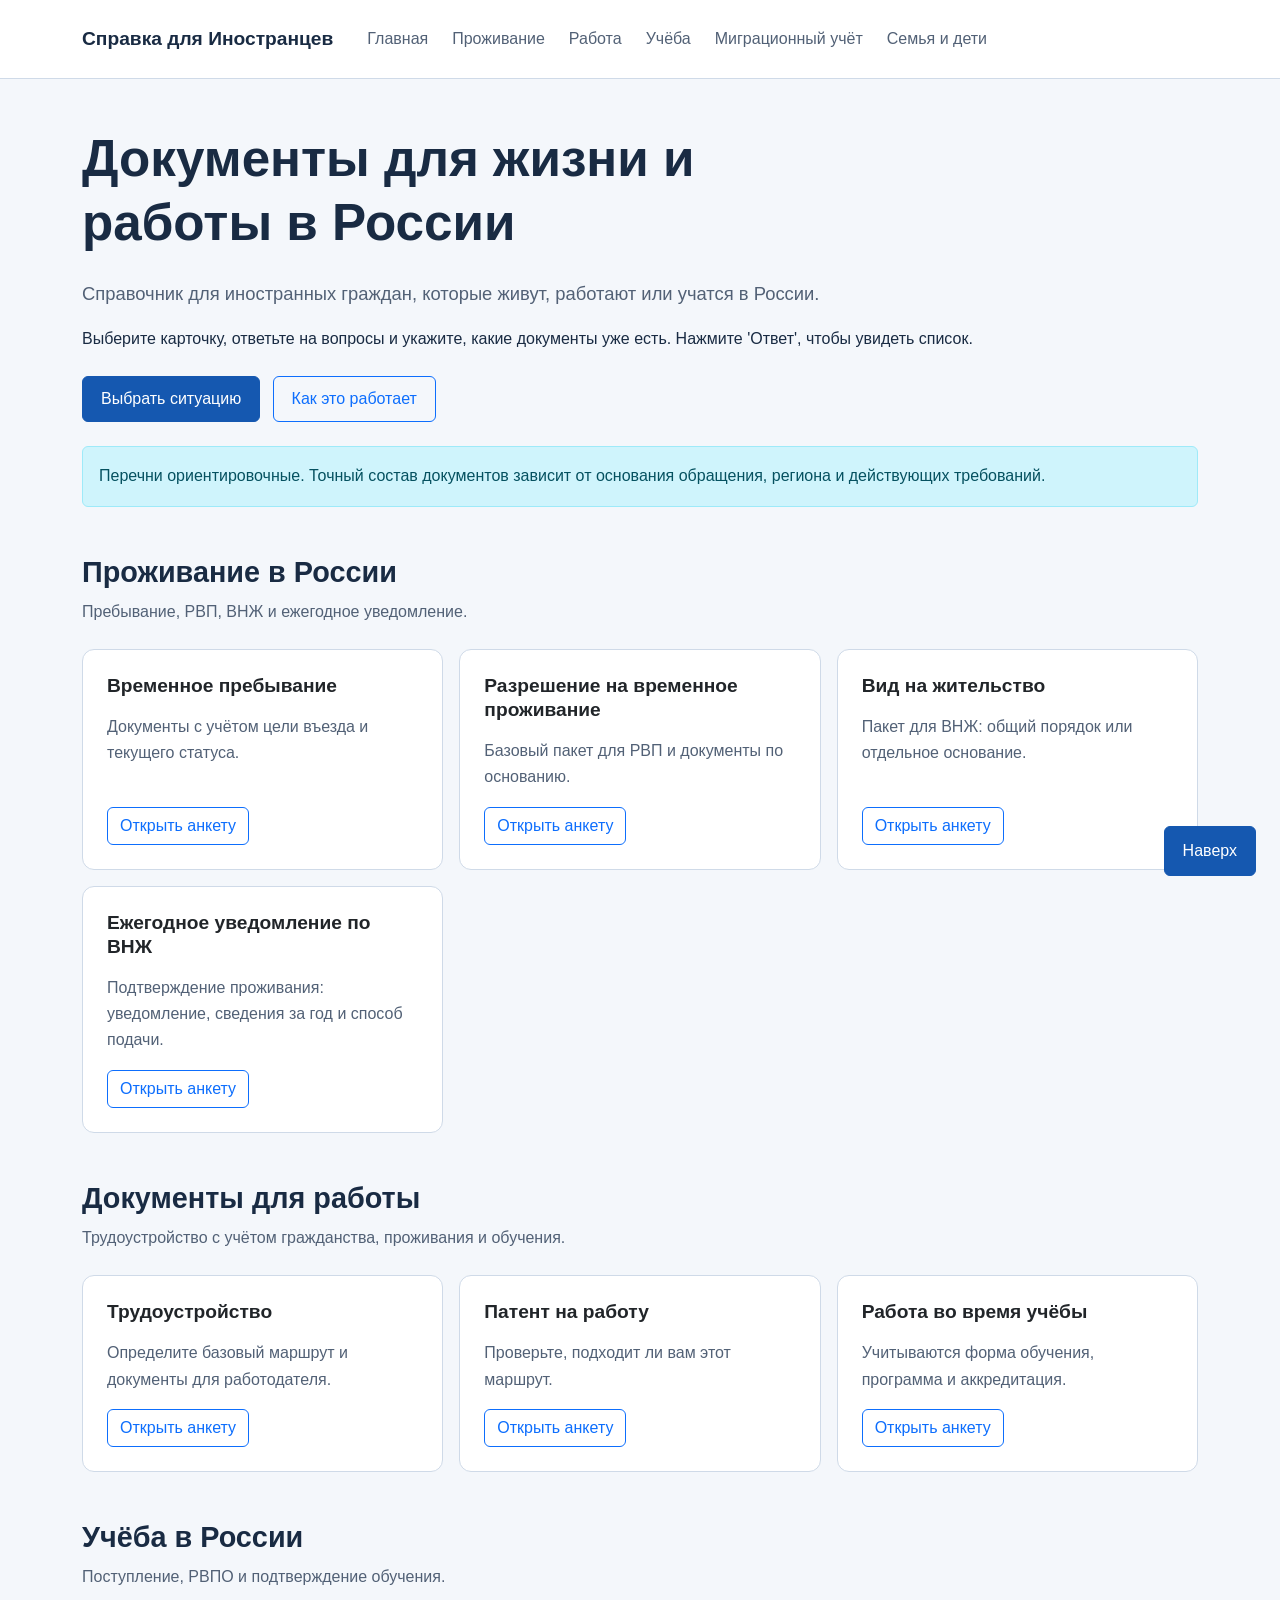
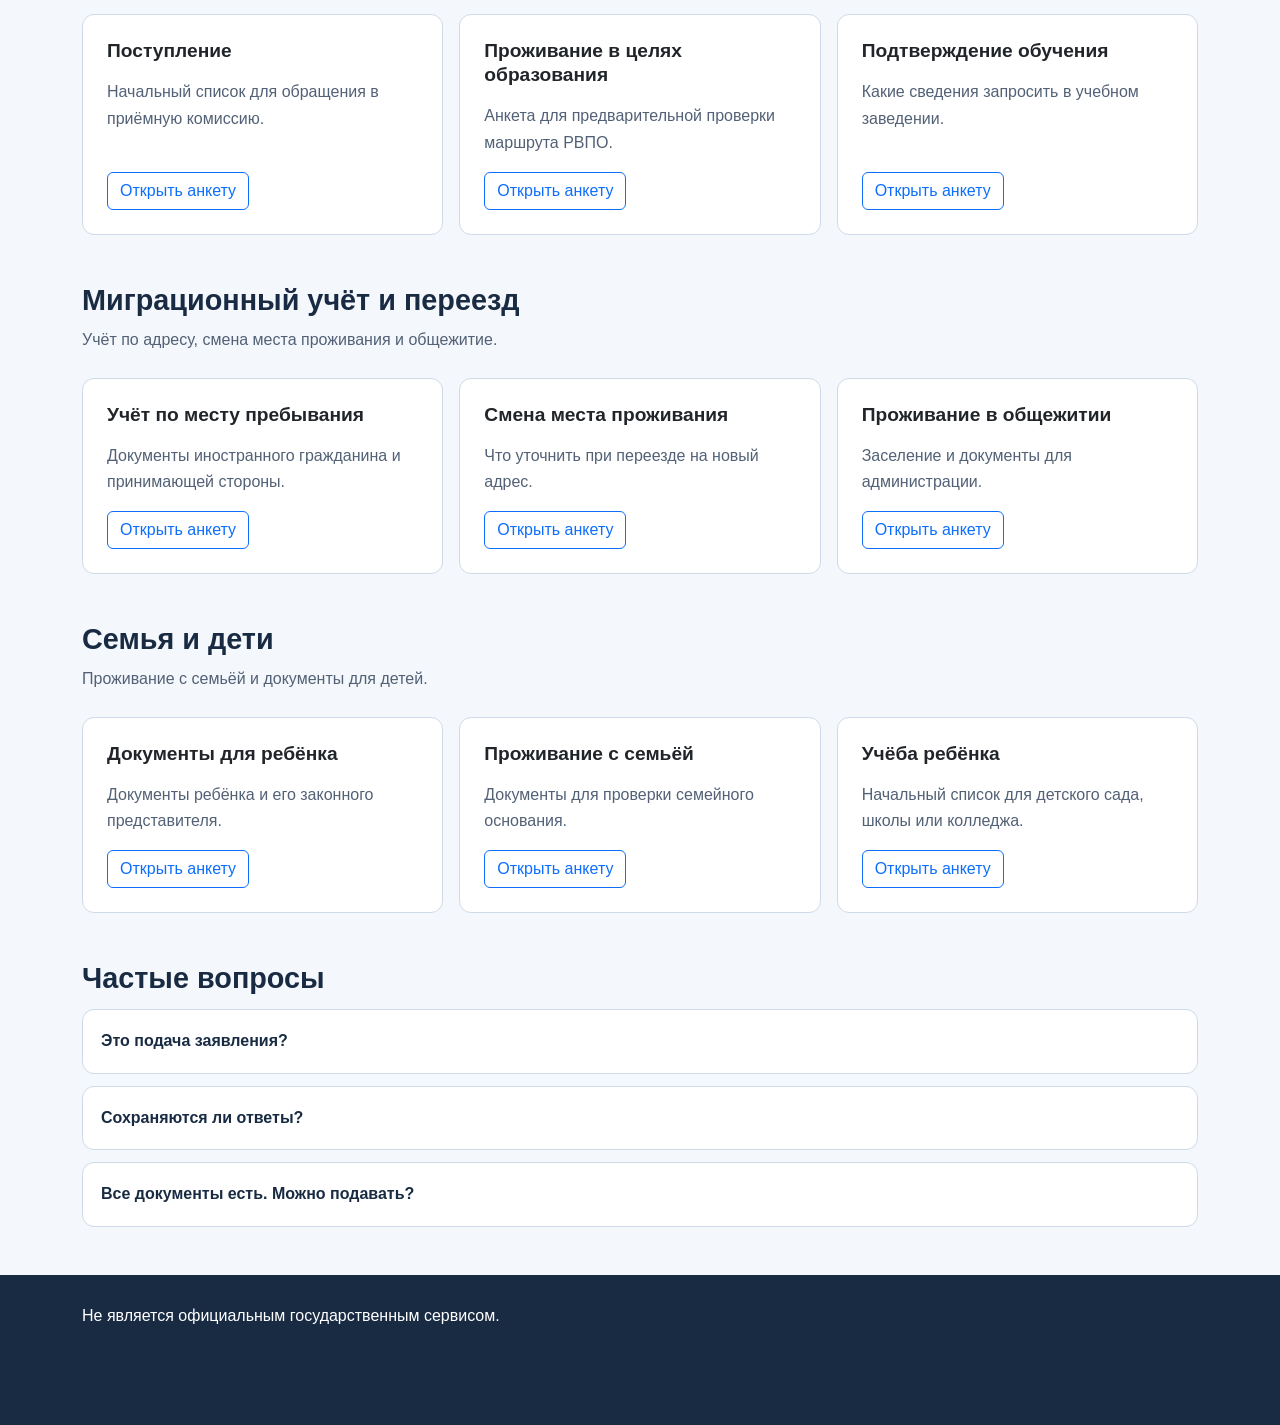
==== index.html @ 61366c42 "Add foreign citizens guide" ====
<!doctype html>
<html lang="ru">
  <head>
    <meta charset="utf-8" />
    <meta name="viewport" content="width=device-width, initial-scale=1" />
    <meta
      name="description"
      content="Справка для иностранцев о документах для проживания, работы, учёбы и миграционного учёта в России."
    />
    <title>Справка для Иностранцев</title>
    <link
      rel="stylesheet"
      href="https://cdn.jsdelivr.net/npm/bootstrap@5.3.8/dist/css/bootstrap.min.css"
    />
    <link rel="stylesheet" href="css/style.css" />
    <script defer src="js/data.js"></script>
    <script defer src="js/rules.js"></script>
    <script defer src="js/main.js"></script>
  </head>
  <body>
    <a class="skip-link" href="#main">Перейти к содержимому</a>
    <header class="site-header">
      <div class="container site-header__inner">
        <a class="site-header__brand" href="#home">Справка для Иностранцев</a>
        <nav class="site-nav" aria-label="Основная навигация">
          <ul class="site-nav__list">
            <li class="site-nav__item"><a class="site-nav__link" href="#home">Главная</a></li>
            <li class="site-nav__item">
              <a class="site-nav__link" href="#residence">Проживание</a>
            </li>
            <li class="site-nav__item"><a class="site-nav__link" href="#work">Работа</a></li>
            <li class="site-nav__item"><a class="site-nav__link" href="#study">Учёба</a></li>
            <li class="site-nav__item">
              <a class="site-nav__link" href="#registration">Миграционный учёт</a>
            </li>
            <li class="site-nav__item">
              <a class="site-nav__link" href="#family">Семья и дети</a>
            </li>
          </ul>
        </nav>
      </div>
    </header>

    <main id="main" tabindex="-1">
      <section class="container hero" id="home">
        <h1>Документы для жизни и работы в России</h1>
        <p class="hero__text">
          Справочник для иностранных граждан, которые живут, работают или учатся в России.
        </p>
        <p>
          Выберите карточку, ответьте на вопросы и укажите, какие документы уже есть. Нажмите
          'Ответ', чтобы увидеть список.
        </p>
        <a class="btn btn-primary button" href="#residence">Выбрать ситуацию</a>
        <button class="btn btn-outline-primary button" id="open-help" type="button">
          Как это работает
        </button>
        <p class="alert alert-info mt-4">
          Перечни ориентировочные. Точный состав документов зависит от основания обращения, региона
          и действующих требований.
        </p>
      </section>

      <noscript><p class="container">Для работы анкет включите JavaScript.</p></noscript>
      <section class="container section" id="residence">
        <h2>Проживание в России</h2>
        <p class="section__description">Пребывание, РВП, ВНЖ и ежегодное уведомление.</p>
        <div class="row g-3" id="cards-residence"></div>
      </section>
      <section class="container section" id="work">
        <h2>Документы для работы</h2>
        <p class="section__description">
          Трудоустройство с учётом гражданства, проживания и обучения.
        </p>
        <div class="row g-3" id="cards-work"></div>
      </section>
      <section class="container section" id="study">
        <h2>Учёба в России</h2>
        <p class="section__description">Поступление, РВПО и подтверждение обучения.</p>
        <div class="row g-3" id="cards-study"></div>
      </section>
      <section class="container section" id="registration">
        <h2>Миграционный учёт и переезд</h2>
        <p class="section__description">Учёт по адресу, смена места проживания и общежитие.</p>
        <div class="row g-3" id="cards-registration"></div>
      </section>
      <section class="container section" id="family">
        <h2>Семья и дети</h2>
        <p class="section__description">Проживание с семьёй и документы для детей.</p>
        <div class="row g-3" id="cards-family"></div>
      </section>

      <!-- Анкета -->
      <section
        class="questionnaire"
        id="questionnaire"
        aria-labelledby="questionnaire-title"
        hidden
      >
        <div class="questionnaire__header">
          <h3 id="questionnaire-title" tabindex="-1"></h3>
          <button class="btn btn-outline-secondary" id="close-questionnaire" type="button">
            Закрыть анкету
          </button>
        </div>
        <form id="guide-form">
          <fieldset class="questionnaire__fields">
            <legend>Ответьте на вопросы</legend>
            <div class="row g-3" id="questions"></div>
          </fieldset>
          <fieldset class="document-list">
            <legend>Какие документы уже есть?</legend>
            <p id="documents-hint">Сначала ответьте на все вопросы.</p>
            <div id="document-choices"></div>
          </fieldset>
          <button class="btn btn-primary button" id="answer-button" type="submit" disabled>
            Ответ
          </button>
        </form>
        <div class="result" id="result" hidden>
          <h4 id="result-title" tabindex="-1">Для оформления вам нужно</h4>
          <p id="result-count"></p>
          <div class="alert alert-warning" id="result-notes"></div>
          <div id="result-documents"></div>
        </div>
      </section>

      <section class="container section faq">
        <h2>Частые вопросы</h2>
        <details>
          <summary>Это подача заявления?</summary>
          <p>
            Нет. Сайт помогает составить предварительный список. Заявления и документы не
            отправляются.
          </p>
        </details>
        <details>
          <summary>Сохраняются ли ответы?</summary>
          <p>
            Черновики анкет хранятся в памяти открытой страницы. После обновления страницы они
            исчезнут.
          </p>
        </details>
        <details>
          <summary>Все документы есть. Можно подавать?</summary>
          <p>
            Перед подачей уточните требования и действительность документов в принимающей
            организации.
          </p>
        </details>
      </section>
    </main>

    <footer class="site-footer">
      <div class="container"><p>Не является официальным государственным сервисом.</p></div>
    </footer>
    <a class="back-to-top btn btn-primary" href="#home">Наверх</a>

    <dialog class="help-dialog" id="help-dialog" aria-labelledby="help-title">
      <h2 id="help-title">Как пользоваться справочником</h2>
      <p>
        Откройте карточку. Ответьте на вопросы. Напротив каждого документа выберите 'Есть' или
        'Нет'. Нажмите 'Ответ'.
      </p>
      <p>
        В результате отобразятся текстовые статусы. Если измените ответы или наличие документов,
        нажмите 'Ответ' снова.
      </p>
      <form method="dialog"><button class="btn btn-primary" type="submit">Закрыть</button></form>
    </dialog>
  </body>
</html>
---- css/style.css ----
/* Общие переменные */
:root {
  --color-bg: #f4f7fb;
  --color-text: #192b43;
  --color-muted: #526176;
  --color-primary: #1558b0;
  --color-border: #cfdae8;
  --color-success: #15613b;
  --radius: 12px;
}
* {
  box-sizing: border-box;
}
html {
  scroll-behavior: smooth;
  scroll-padding-top: 145px;
}
body {
  margin: 0;
  background: var(--color-bg);
  color: var(--color-text);
  font-family: Arial, sans-serif;
  line-height: 1.65;
}
[hidden] {
  display: none !important;
}
h1,
h2,
h3 {
  line-height: 1.25;
  font-weight: 700;
}
h1 {
  max-width: 800px;
  margin-bottom: 24px;
  font-size: clamp(2rem, 4vw, 3.5rem);
}
h2 {
  font-size: 1.8rem;
}
a {
  color: var(--color-primary);
}
:where(a, button, select, summary):focus-visible {
  outline: 3px solid #ad4500 !important;
  outline-offset: 4px;
}
main:focus {
  outline: none;
}
.skip-link {
  position: fixed;
  top: -100px;
  left: 12px;
  z-index: 2000;
  padding: 12px;
  background: white;
}
.skip-link:focus {
  top: 12px;
}

/* Шапка и меню */
.site-header {
  position: sticky;
  top: 0;
  z-index: 10;
  background: white;
  border-bottom: 1px solid var(--color-border);
}
.site-header__inner {
  display: flex;
  flex-wrap: wrap;
  align-items: center;
  gap: 8px 24px;
  padding-top: 12px;
  padding-bottom: 12px;
}
.site-header__brand {
  color: var(--color-text);
  font-size: 1.2rem;
  font-weight: 700;
  text-decoration: none;
}
.site-nav {
  flex: 1 1 600px;
  min-width: 0;
}
.site-nav__list {
  display: flex;
  flex-direction: row;
  gap: 12px;
  margin: 0;
  padding: 8px 4px;
  overflow-x: auto;
  list-style: none;
}
.site-nav__item {
  flex-shrink: 0;
}
.site-nav__link {
  display: block;
  padding: 6px;
  color: var(--color-muted);
  text-decoration: none;
  white-space: nowrap;
}
.site-nav__link:hover {
  color: var(--color-primary);
  background: #eaf0f8;
}

/* Главная и карточки */
.hero {
  padding-top: 48px;
  padding-bottom: 32px;
}
.hero__text {
  color: var(--color-muted);
  font-size: 1.15rem;
}
.section {
  padding-bottom: 48px;
}
.section__description {
  margin-bottom: 24px;
  color: var(--color-muted);
}
.btn-primary {
  --bs-btn-bg: var(--color-primary);
  --bs-btn-border-color: var(--color-primary);
  --bs-btn-hover-bg: #104488;
  --bs-btn-hover-border-color: #104488;
}
.button {
  min-height: 44px;
  margin: 8px 8px 0 0;
  padding: 10px 18px;
}
.button:disabled {
  cursor: not-allowed;
}
.guide-card {
  height: 100%;
  border: 1px solid var(--color-border);
  border-radius: var(--radius);
}
.guide-card .card-body {
  display: flex;
  flex-direction: column;
  gap: 16px;
  padding: 24px;
}
.guide-card__title {
  margin: 0;
  font-size: 1.2rem;
}
.guide-card__description {
  flex: 1;
  margin: 0;
  color: var(--color-muted);
}
.guide-card button {
  align-self: flex-start;
}
.guide-card:hover,
.guide-card:focus-within,
.guide-card--active {
  border-color: var(--color-primary);
  box-shadow: 0 4px 16px #192b4310;
}

/* Анкета и документы */
.questionnaire {
  margin-top: 24px;
  padding: clamp(16px, 3vw, 32px);
  border: 2px solid var(--color-primary);
  border-radius: var(--radius);
  background: white;
}
.questionnaire__header {
  display: flex;
  justify-content: space-between;
  align-items: flex-start;
  gap: 16px;
  margin-bottom: 24px;
}
.questionnaire h3 {
  font-size: 1.5rem;
}
fieldset {
  min-width: 0;
}
legend {
  font-size: 1.1rem;
  font-weight: 700;
}
.form-label {
  font-weight: 600;
}
.form-select {
  min-height: 44px;
  background-image: none;
  appearance: auto;
  padding-right: 12px;
}
.document-list {
  margin-top: 24px;
  padding: 20px;
  border: 1px solid var(--color-border);
  border-radius: var(--radius);
}
.document-list__item {
  display: flex;
  justify-content: space-between;
  align-items: center;
  gap: 16px;
  padding: 12px 0;
}
.document-list__item label {
  flex: 1;
}
.document-list__item select {
  width: 100px;
  flex-shrink: 0;
}

/* Результат */
.result {
  margin-top: 24px;
  padding-top: 24px;
  border-top: 1px solid var(--color-border);
}
.result__item {
  padding: 16px 0;
  border-bottom: 1px solid var(--color-border);
}
.result__item h5 {
  font-size: 1rem;
  font-weight: 700;
}
.result__item p {
  margin-bottom: 8px;
}
.result__state {
  font-weight: 700;
}
.result__item--ready .result__state {
  color: var(--color-success);
}
#result-notes p:last-child {
  margin-bottom: 0;
}

/* Вопросы, инструкция и подвал */
.faq details {
  margin-top: 12px;
  padding: 18px;
  border: 1px solid var(--color-border);
  border-radius: var(--radius);
  background: white;
}
.faq summary {
  cursor: pointer;
  list-style: none;
  font-weight: 600;
}
.faq summary::marker {
  content: '';
}
.faq summary::-webkit-details-marker {
  display: none;
}
.faq details p {
  margin: 12px 0 0;
}
.help-dialog {
  max-width: min(560px, 92vw);
  padding: 28px;
  border: 0;
  border-radius: var(--radius);
  color: var(--color-text);
}
.help-dialog::backdrop {
  background: #192b4380;
}
.back-to-top {
  position: fixed;
  right: 24px;
  bottom: 24px;
  z-index: 20;
  padding: 12px 18px;
}
.back-to-top:active {
  transform: translateY(1px);
}
.site-footer {
  padding: 28px 0 96px;
  background: var(--color-text);
  color: white;
}
.site-footer p {
  margin: 0;
}
@media (max-width: 575px) {
  .questionnaire__header {
    flex-direction: column;
  }
  .document-list__item {
    align-items: flex-start;
  }
  .back-to-top {
    right: 16px;
    bottom: 16px;
  }
}
@media (prefers-reduced-motion: reduce) {
  html {
    scroll-behavior: auto;
  }
}
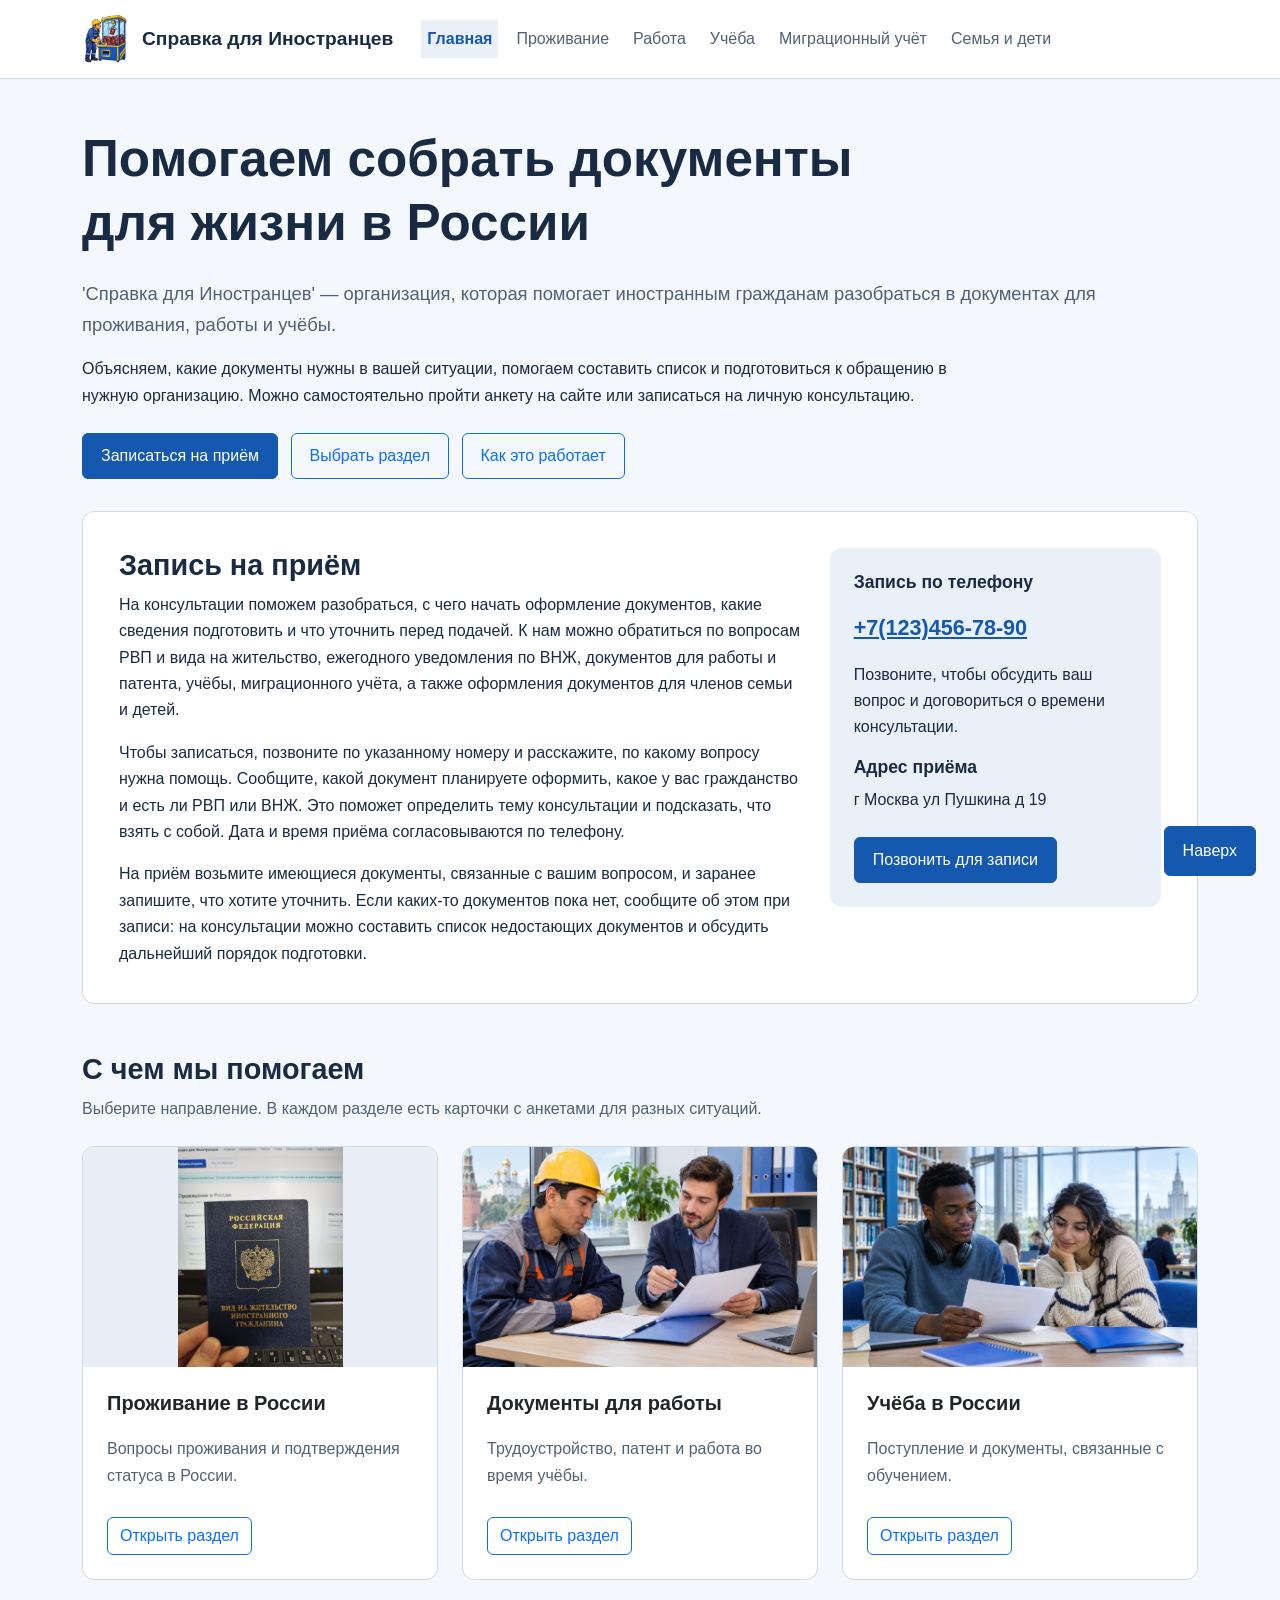
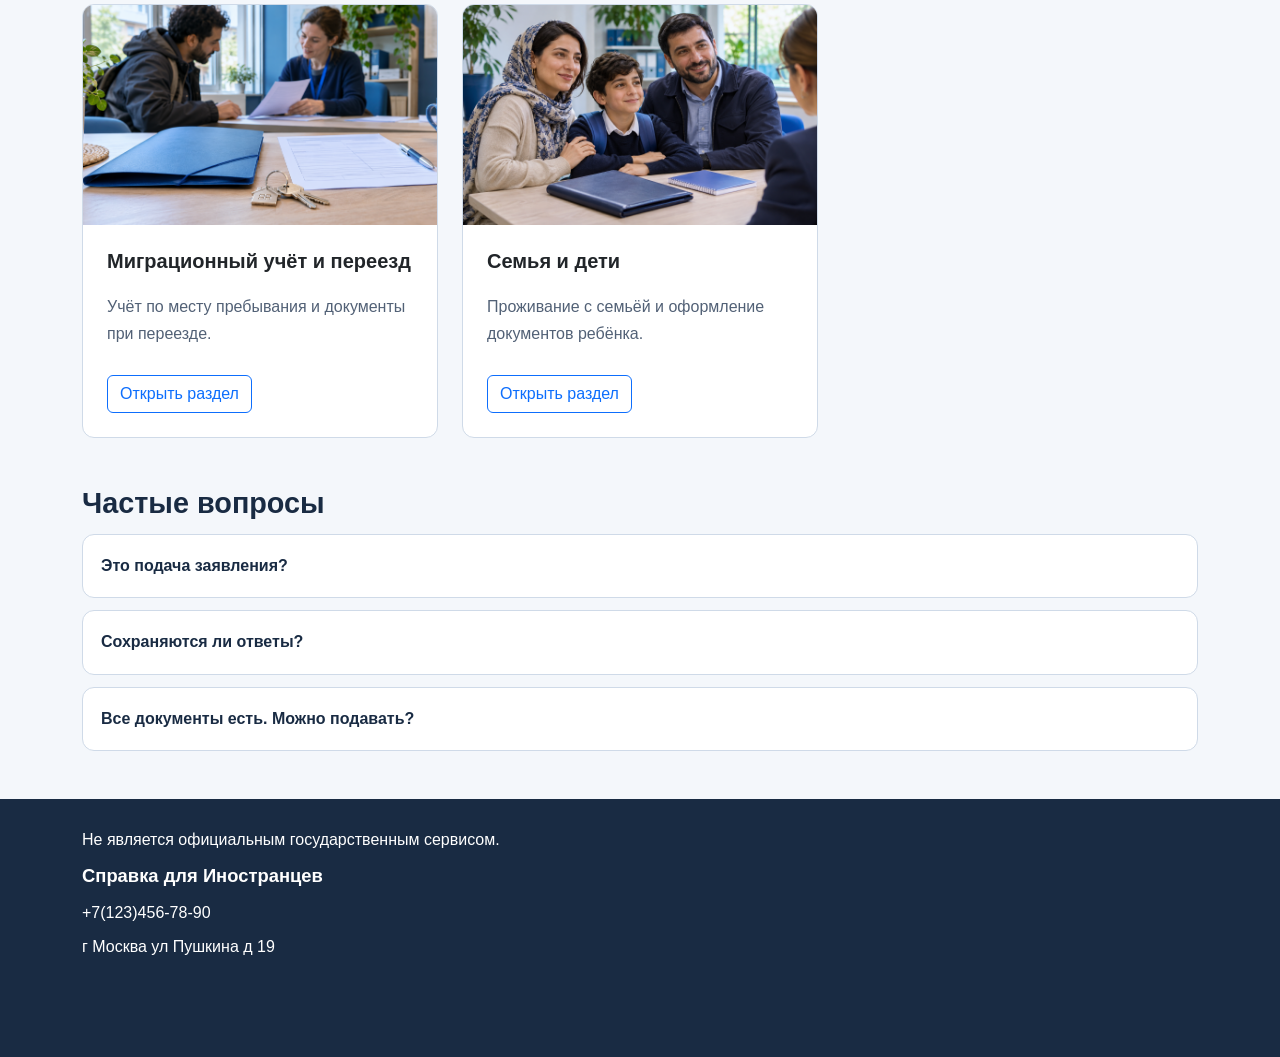
==== commit a0da52e2: "Add separate pages, images and appointment section" ====
--- a/index.html
+++ b/index.html
@@ -5,9 +5,10 @@
     <meta name="viewport" content="width=device-width, initial-scale=1" />
     <meta
       name="description"
-      content="Справка для иностранцев о документах для проживания, работы, учёбы и миграционного учёта в России."
+      content="Главная. Помощь иностранным гражданам в подготовке документов для проживания, работы и учёбы."
     />
-    <title>Справка для Иностранцев</title>
+    <title>Главная — Справка для Иностранцев</title>
+    <link rel="icon" href="images/logo.png" type="image/png" />
     <link
       rel="stylesheet"
       href="https://cdn.jsdelivr.net/npm/bootstrap@5.3.8/dist/css/bootstrap.min.css"
@@ -17,114 +18,180 @@
     <script defer src="js/rules.js"></script>
     <script defer src="js/main.js"></script>
   </head>
-  <body>
+  <body id="top">
     <a class="skip-link" href="#main">Перейти к содержимому</a>
     <header class="site-header">
       <div class="container site-header__inner">
-        <a class="site-header__brand" href="#home">Справка для Иностранцев</a>
+        <a class="site-header__brand" href="index.html">
+          <img class="site-header__logo" src="images/logo.png" width="48" height="48" alt="" />
+          <span>Справка для Иностранцев</span>
+        </a>
         <nav class="site-nav" aria-label="Основная навигация">
           <ul class="site-nav__list">
-            <li class="site-nav__item"><a class="site-nav__link" href="#home">Главная</a></li>
-            <li class="site-nav__item">
-              <a class="site-nav__link" href="#residence">Проживание</a>
-            </li>
-            <li class="site-nav__item"><a class="site-nav__link" href="#work">Работа</a></li>
-            <li class="site-nav__item"><a class="site-nav__link" href="#study">Учёба</a></li>
-            <li class="site-nav__item">
-              <a class="site-nav__link" href="#registration">Миграционный учёт</a>
-            </li>
-            <li class="site-nav__item">
-              <a class="site-nav__link" href="#family">Семья и дети</a>
+            <li class="site-nav__item">
+              <a class="site-nav__link" href="index.html" aria-current="page">Главная</a>
+            </li>
+            <li class="site-nav__item">
+              <a class="site-nav__link" href="residence.html">Проживание</a>
+            </li>
+            <li class="site-nav__item"><a class="site-nav__link" href="work.html">Работа</a></li>
+            <li class="site-nav__item"><a class="site-nav__link" href="study.html">Учёба</a></li>
+            <li class="site-nav__item">
+              <a class="site-nav__link" href="registration.html">Миграционный учёт</a>
+            </li>
+            <li class="site-nav__item">
+              <a class="site-nav__link" href="family.html">Семья и дети</a>
             </li>
           </ul>
         </nav>
       </div>
     </header>
-
     <main id="main" tabindex="-1">
-      <section class="container hero" id="home">
-        <h1>Документы для жизни и работы в России</h1>
+      <section class="container hero">
+        <h1>Помогаем собрать документы для жизни в России</h1>
         <p class="hero__text">
-          Справочник для иностранных граждан, которые живут, работают или учатся в России.
+          'Справка для Иностранцев' — организация, которая помогает иностранным гражданам
+          разобраться в документах для проживания, работы и учёбы.
         </p>
-        <p>
-          Выберите карточку, ответьте на вопросы и укажите, какие документы уже есть. Нажмите
-          'Ответ', чтобы увидеть список.
+        <p class="hero__description">
+          Объясняем, какие документы нужны в вашей ситуации, помогаем составить список и
+          подготовиться к обращению в нужную организацию. Можно самостоятельно пройти анкету на
+          сайте или записаться на личную консультацию.
         </p>
-        <a class="btn btn-primary button" href="#residence">Выбрать ситуацию</a>
+        <a class="btn btn-primary button" href="#appointment">Записаться на приём</a>
+        <a class="btn btn-outline-primary button" href="#directions">Выбрать раздел</a>
         <button class="btn btn-outline-primary button" id="open-help" type="button">
           Как это работает
         </button>
-        <p class="alert alert-info mt-4">
-          Перечни ориентировочные. Точный состав документов зависит от основания обращения, региона
-          и действующих требований.
+      </section>
+
+      <section class="container section" id="appointment" aria-labelledby="appointment-title">
+        <div class="appointment">
+          <div class="row g-4">
+            <div class="col-lg-8">
+              <h2 id="appointment-title">Запись на приём</h2>
+              <p>
+                На консультации поможем разобраться, с чего начать оформление документов, какие
+                сведения подготовить и что уточнить перед подачей. К нам можно обратиться по
+                вопросам РВП и вида на жительство, ежегодного уведомления по ВНЖ, документов для
+                работы и патента, учёбы, миграционного учёта, а также оформления документов для
+                членов семьи и детей.
+              </p>
+              <p>
+                Чтобы записаться, позвоните по указанному номеру и расскажите, по какому вопросу
+                нужна помощь. Сообщите, какой документ планируете оформить, какое у вас гражданство
+                и есть ли РВП или ВНЖ. Это поможет определить тему консультации и подсказать, что
+                взять с собой. Дата и время приёма согласовываются по телефону.
+              </p>
+              <p class="mb-0">
+                На приём возьмите имеющиеся документы, связанные с вашим вопросом, и заранее
+                запишите, что хотите уточнить. Если каких-то документов пока нет, сообщите об этом
+                при записи: на консультации можно составить список недостающих документов и обсудить
+                дальнейший порядок подготовки.
+              </p>
+            </div>
+            <div class="col-lg-4">
+              <div class="appointment__contacts">
+                <h3>Запись по телефону</h3>
+                <a class="appointment__phone" href="tel:+71234567890">+7(123)456-78-90</a>
+                <p>Позвоните, чтобы обсудить ваш вопрос и договориться о времени консультации.</p>
+                <h3>Адрес приёма</h3>
+                <p>г Москва ул Пушкина д 19</p>
+                <a class="btn btn-primary button" href="tel:+71234567890">Позвонить для записи</a>
+              </div>
+            </div>
+          </div>
+        </div>
+      </section>
+
+      <section class="container section" id="directions">
+        <h2>С чем мы помогаем</h2>
+        <p class="section__description">
+          Выберите направление. В каждом разделе есть карточки с анкетами для разных ситуаций.
         </p>
-      </section>
-
-      <noscript><p class="container">Для работы анкет включите JavaScript.</p></noscript>
-      <section class="container section" id="residence">
-        <h2>Проживание в России</h2>
-        <p class="section__description">Пребывание, РВП, ВНЖ и ежегодное уведомление.</p>
-        <div class="row g-3" id="cards-residence"></div>
-      </section>
-      <section class="container section" id="work">
-        <h2>Документы для работы</h2>
-        <p class="section__description">
-          Трудоустройство с учётом гражданства, проживания и обучения.
-        </p>
-        <div class="row g-3" id="cards-work"></div>
-      </section>
-      <section class="container section" id="study">
-        <h2>Учёба в России</h2>
-        <p class="section__description">Поступление, РВПО и подтверждение обучения.</p>
-        <div class="row g-3" id="cards-study"></div>
-      </section>
-      <section class="container section" id="registration">
-        <h2>Миграционный учёт и переезд</h2>
-        <p class="section__description">Учёт по адресу, смена места проживания и общежитие.</p>
-        <div class="row g-3" id="cards-registration"></div>
-      </section>
-      <section class="container section" id="family">
-        <h2>Семья и дети</h2>
-        <p class="section__description">Проживание с семьёй и документы для детей.</p>
-        <div class="row g-3" id="cards-family"></div>
-      </section>
-
-      <!-- Анкета -->
-      <section
-        class="questionnaire"
-        id="questionnaire"
-        aria-labelledby="questionnaire-title"
-        hidden
-      >
-        <div class="questionnaire__header">
-          <h3 id="questionnaire-title" tabindex="-1"></h3>
-          <button class="btn btn-outline-secondary" id="close-questionnaire" type="button">
-            Закрыть анкету
-          </button>
+        <div class="row g-4">
+          <div class="col-12 col-md-6 col-xl-4">
+            <article class="card directory-card">
+              <img
+                class="directory-card__image directory-card__image--document"
+                src="images/residence.jpg"
+                alt="Обложка вида на жительство иностранного гражданина"
+                loading="lazy"
+                decoding="async"
+              />
+              <div class="card-body">
+                <h3>Проживание в России</h3>
+                <p>Вопросы проживания и подтверждения статуса в России.</p>
+                <a class="btn btn-outline-primary" href="residence.html">Открыть раздел</a>
+              </div>
+            </article>
+          </div>
+          <div class="col-12 col-md-6 col-xl-4">
+            <article class="card directory-card">
+              <img
+                class="directory-card__image"
+                src="images/work.png"
+                alt="Строитель обсуждает документы с консультантом"
+                loading="lazy"
+                decoding="async"
+              />
+              <div class="card-body">
+                <h3>Документы для работы</h3>
+                <p>Трудоустройство, патент и работа во время учёбы.</p>
+                <a class="btn btn-outline-primary" href="work.html">Открыть раздел</a>
+              </div>
+            </article>
+          </div>
+          <div class="col-12 col-md-6 col-xl-4">
+            <article class="card directory-card">
+              <img
+                class="directory-card__image"
+                src="images/study.png"
+                alt="Иностранные студенты с документами в библиотеке"
+                loading="lazy"
+                decoding="async"
+              />
+              <div class="card-body">
+                <h3>Учёба в России</h3>
+                <p>Поступление и документы, связанные с обучением.</p>
+                <a class="btn btn-outline-primary" href="study.html">Открыть раздел</a>
+              </div>
+            </article>
+          </div>
+          <div class="col-12 col-md-6 col-xl-4">
+            <article class="card directory-card">
+              <img
+                class="directory-card__image"
+                src="images/registration.png"
+                alt="Документы и ключи на столе консультанта"
+                loading="lazy"
+                decoding="async"
+              />
+              <div class="card-body">
+                <h3>Миграционный учёт и переезд</h3>
+                <p>Учёт по месту пребывания и документы при переезде.</p>
+                <a class="btn btn-outline-primary" href="registration.html">Открыть раздел</a>
+              </div>
+            </article>
+          </div>
+          <div class="col-12 col-md-6 col-xl-4">
+            <article class="card directory-card">
+              <img
+                class="directory-card__image"
+                src="images/family.png"
+                alt="Семья с ребёнком на консультации по документам"
+                loading="lazy"
+                decoding="async"
+              />
+              <div class="card-body">
+                <h3>Семья и дети</h3>
+                <p>Проживание с семьёй и оформление документов ребёнка.</p>
+                <a class="btn btn-outline-primary" href="family.html">Открыть раздел</a>
+              </div>
+            </article>
+          </div>
         </div>
-        <form id="guide-form">
-          <fieldset class="questionnaire__fields">
-            <legend>Ответьте на вопросы</legend>
-            <div class="row g-3" id="questions"></div>
-          </fieldset>
-          <fieldset class="document-list">
-            <legend>Какие документы уже есть?</legend>
-            <p id="documents-hint">Сначала ответьте на все вопросы.</p>
-            <div id="document-choices"></div>
-          </fieldset>
-          <button class="btn btn-primary button" id="answer-button" type="submit" disabled>
-            Ответ
-          </button>
-        </form>
-        <div class="result" id="result" hidden>
-          <h4 id="result-title" tabindex="-1">Для оформления вам нужно</h4>
-          <p id="result-count"></p>
-          <div class="alert alert-warning" id="result-notes"></div>
-          <div id="result-documents"></div>
-        </div>
-      </section>
-
+      </section>
       <section class="container section faq">
         <h2>Частые вопросы</h2>
         <details>
@@ -137,8 +204,8 @@
         <details>
           <summary>Сохраняются ли ответы?</summary>
           <p>
-            Черновики анкет хранятся в памяти открытой страницы. После обновления страницы они
-            исчезнут.
+            Ответы находятся только в памяти открытой анкеты. После обновления или перехода на
+            другую страницу они сбрасываются.
           </p>
         </details>
         <details>
@@ -150,22 +217,26 @@
         </details>
       </section>
     </main>
-
     <footer class="site-footer">
-      <div class="container"><p>Не является официальным государственным сервисом.</p></div>
+      <div class="container">
+        <p>Не является официальным государственным сервисом.</p>
+        <p class="site-footer__name">Справка для Иностранцев</p>
+        <p>+7(123)456-78-90</p>
+        <p>г Москва ул Пушкина д 19</p>
+      </div>
     </footer>
-    <a class="back-to-top btn btn-primary" href="#home">Наверх</a>
-
+    <a class="back-to-top btn btn-primary" href="#top">Наверх</a>
     <dialog class="help-dialog" id="help-dialog" aria-labelledby="help-title">
       <h2 id="help-title">Как пользоваться справочником</h2>
       <p>
-        Откройте карточку. Ответьте на вопросы. Напротив каждого документа выберите 'Есть' или
-        'Нет'. Нажмите 'Ответ'.
+        Выберите раздел и откройте карточку. Анкета откроется на отдельной странице. Ответьте на
+        вопросы. Напротив каждого документа выберите 'Есть' или 'Нет'. Нажмите 'Ответ'.
       </p>
       <p>
         В результате отобразятся текстовые статусы. Если измените ответы или наличие документов,
         нажмите 'Ответ' снова.
       </p>
+
       <form method="dialog"><button class="btn btn-primary" type="submit">Закрыть</button></form>
     </dialog>
   </body>
--- a/css/style.css
+++ b/css/style.css
@@ -161,7 +161,7 @@
   margin: 0;
   color: var(--color-muted);
 }
-.guide-card button {
+.guide-card .btn {
   align-self: flex-start;
 }
 .guide-card:hover,
@@ -320,3 +320,123 @@
     scroll-behavior: auto;
   }
 }
+
+/* Изображения и страницы */
+.site-header__brand {
+  display: flex;
+  align-items: center;
+  gap: 12px;
+}
+.site-header__logo {
+  width: 48px;
+  height: 48px;
+  object-fit: contain;
+}
+.site-nav__link[aria-current='page'] {
+  color: var(--color-primary);
+  font-weight: 700;
+  background: #eaf0f8;
+}
+.directory-card {
+  height: 100%;
+  overflow: hidden;
+  border: 1px solid var(--color-border);
+  border-radius: var(--radius);
+}
+.directory-card__image {
+  display: block;
+  width: 100%;
+  height: 220px;
+  object-fit: cover;
+}
+.directory-card__image--document {
+  object-fit: contain;
+  background: #e8eef6;
+}
+.directory-card .card-body {
+  display: flex;
+  flex-direction: column;
+  gap: 12px;
+  padding: 24px;
+}
+.directory-card h3 {
+  font-size: 1.25rem;
+}
+.directory-card p {
+  flex: 1;
+  color: var(--color-muted);
+}
+.directory-card .btn {
+  align-self: flex-start;
+}
+.section-hero {
+  padding-top: 40px;
+}
+.section-hero__image {
+  display: block;
+  width: 100%;
+  height: 350px;
+  object-fit: cover;
+  border-radius: var(--radius);
+}
+.section-hero__image--document {
+  object-fit: contain;
+  background: #e8eef6;
+}
+.breadcrumbs {
+  color: var(--color-muted);
+}
+.questionnaire-page {
+  padding-top: 32px;
+}
+.questionnaire h1 {
+  font-size: clamp(1.6rem, 3vw, 2.4rem);
+}
+.site-footer__name {
+  font-size: 1.15rem;
+  font-weight: 700;
+}
+.site-footer p + p {
+  margin-top: 8px;
+}
+@media (max-width: 575px) {
+  html {
+    scroll-padding-top: 175px;
+  }
+  .site-header__logo {
+    width: 40px;
+    height: 40px;
+  }
+  .site-header__brand {
+    font-size: 1.1rem;
+  }
+  .section-hero__image {
+    height: 300px;
+  }
+}
+
+/* Запись на приём */
+.hero__description {
+  max-width: 900px;
+}
+.appointment {
+  padding: clamp(20px, 4vw, 36px);
+  border: 1px solid var(--color-border);
+  border-radius: var(--radius);
+  background: white;
+}
+.appointment__contacts {
+  padding: 24px;
+  border-radius: var(--radius);
+  background: #eaf0f8;
+}
+.appointment__contacts h3 {
+  font-size: 1.1rem;
+}
+.appointment__phone {
+  display: inline-block;
+  margin: 8px 0 16px;
+  font-size: clamp(1rem, 2vw, 1.35rem);
+  font-weight: 700;
+  overflow-wrap: anywhere;
+}
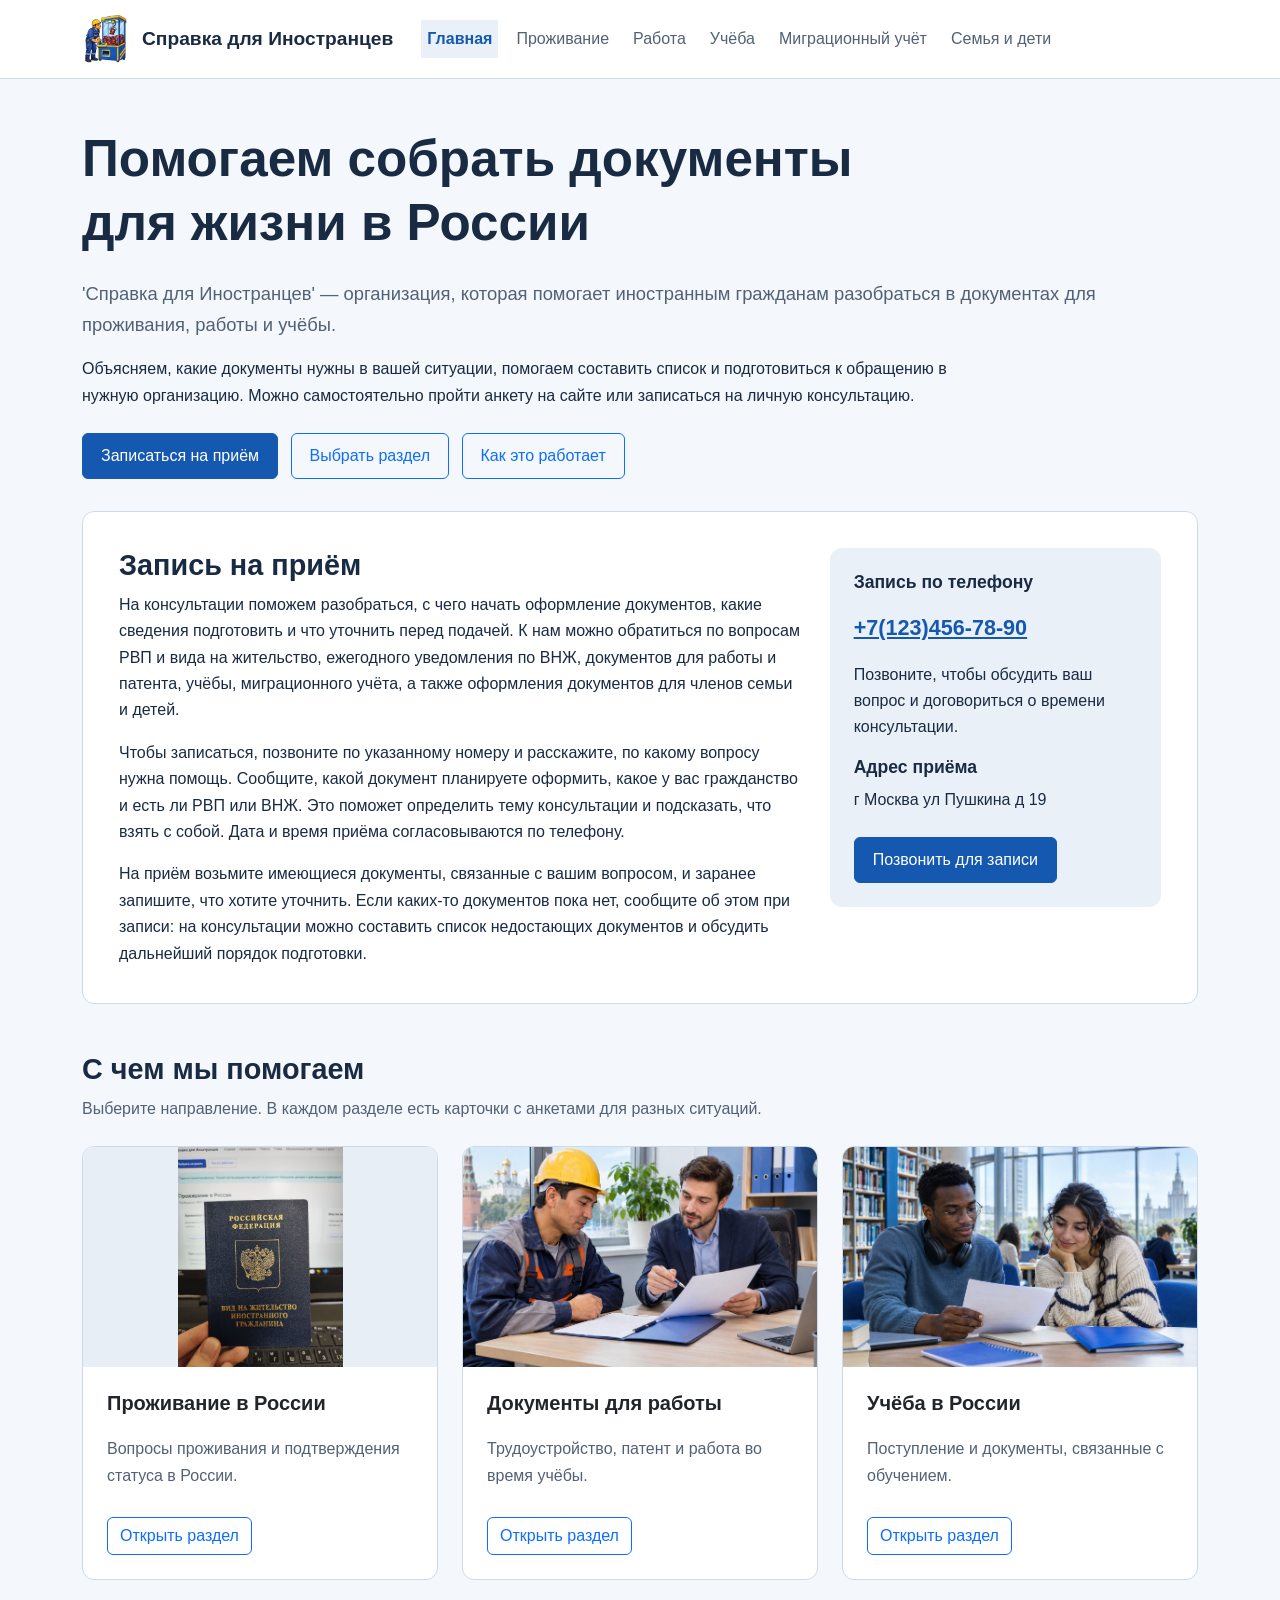
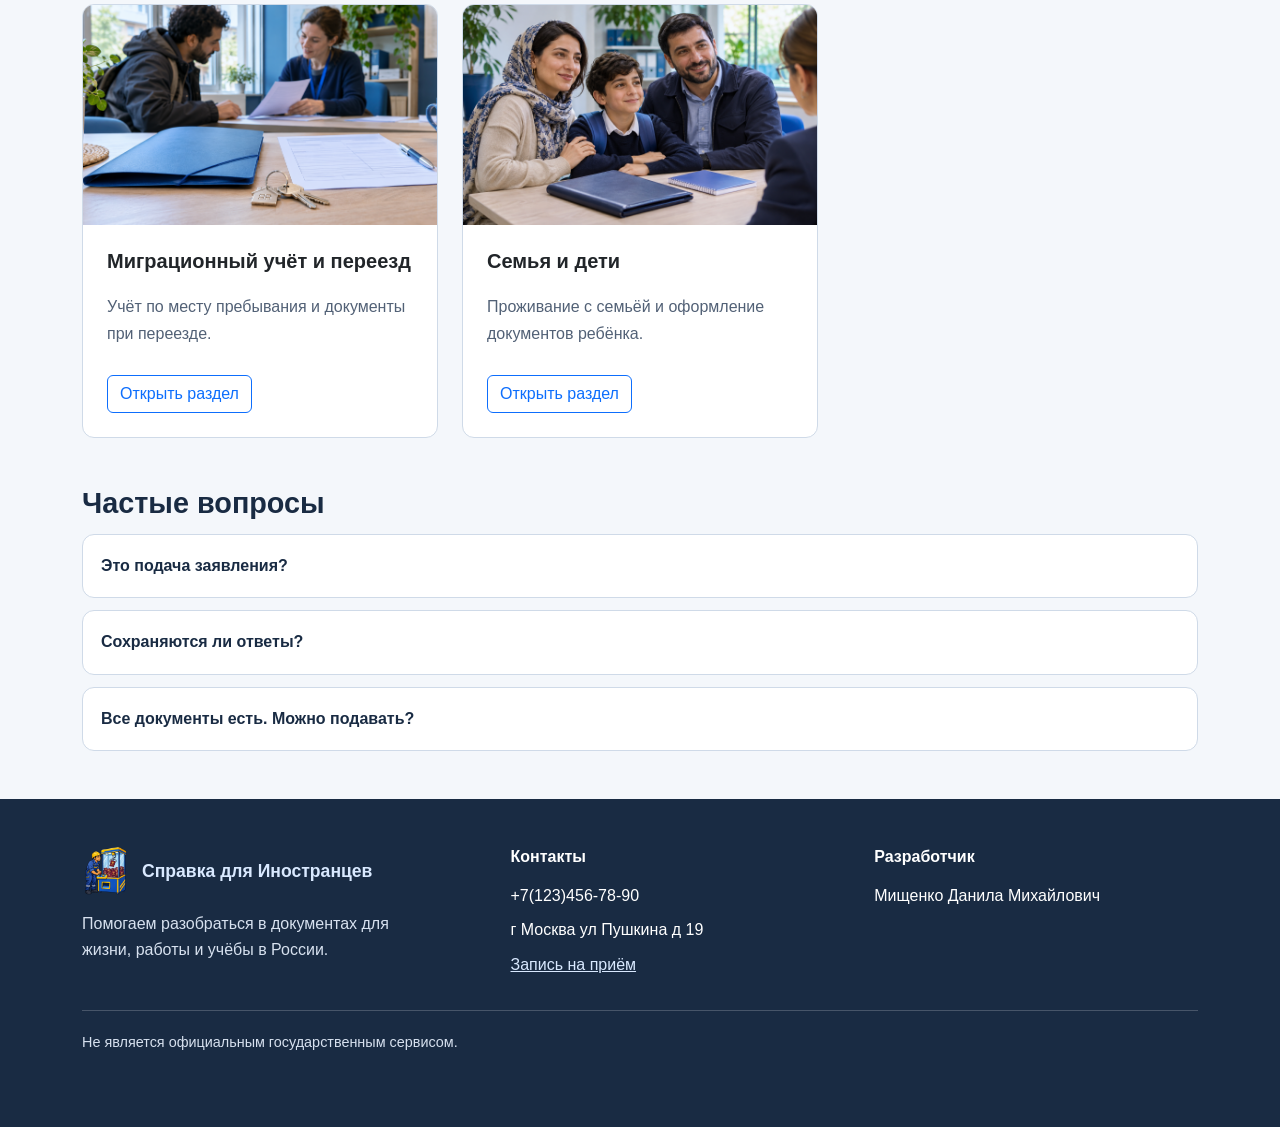
==== commit 892d68a7: "Redesign section layouts and update footer and scroll button" ====
--- a/index.html
+++ b/index.html
@@ -219,13 +219,35 @@
     </main>
     <footer class="site-footer">
       <div class="container">
-        <p>Не является официальным государственным сервисом.</p>
-        <p class="site-footer__name">Справка для Иностранцев</p>
-        <p>+7(123)456-78-90</p>
-        <p>г Москва ул Пушкина д 19</p>
+        <div class="site-footer__grid">
+          <div>
+            <a class="site-footer__brand" href="index.html">
+              <img class="site-footer__logo" src="images/logo.png" width="48" height="48" alt="" />
+              <span>Справка для Иностранцев</span>
+            </a>
+            <p class="site-footer__description">
+              Помогаем разобраться в документах для жизни, работы и учёбы в России.
+            </p>
+          </div>
+          <div>
+            <h2 class="site-footer__title">Контакты</h2>
+            <p>+7(123)456-78-90</p>
+            <p>г Москва ул Пушкина д 19</p>
+            <p><a href="index.html#appointment">Запись на приём</a></p>
+          </div>
+          <div>
+            <h2 class="site-footer__title">Разработчик</h2>
+            <p>Мищенко Данила Михайлович</p>
+          </div>
+        </div>
+        <div class="site-footer__bottom">
+          <p>Не является официальным государственным сервисом.</p>
+        </div>
       </div>
     </footer>
-    <a class="back-to-top btn btn-primary" href="#top">Наверх</a>
+    <a class="back-to-top" href="#top" aria-label="Вернуться наверх" title="Наверх" hidden>
+      <span aria-hidden="true">↑</span>
+    </a>
     <dialog class="help-dialog" id="help-dialog" aria-labelledby="help-title">
       <h2 id="help-title">Как пользоваться справочником</h2>
       <p>
--- a/css/style.css
+++ b/css/style.css
@@ -290,7 +290,17 @@
   right: 24px;
   bottom: 24px;
   z-index: 20;
-  padding: 12px 18px;
+  display: flex;
+  align-items: center;
+  justify-content: center;
+  width: 44px;
+  height: 44px;
+  border-radius: 50%;
+  background: var(--color-primary);
+  color: white;
+  font-size: 1.45rem;
+  text-decoration: none;
+  box-shadow: 0 4px 16px #192b4326;
 }
 .back-to-top:active {
   transform: translateY(1px);
@@ -440,3 +450,393 @@
   font-weight: 700;
   overflow-wrap: anywhere;
 }
+
+/* Страницы */
+.page-intro {
+  padding-top: 40px;
+  padding-bottom: 32px;
+}
+.page-label {
+  margin-bottom: 12px;
+  font-size: 0.85rem;
+  font-weight: 700;
+  letter-spacing: 0.06em;
+}
+.residence-layout {
+  display: grid;
+  grid-template-columns: 240px minmax(0, 1fr);
+  gap: 28px;
+  align-items: start;
+}
+.residence-menu {
+  display: flex;
+  flex-direction: column;
+  gap: 8px;
+  position: sticky;
+  top: 145px;
+  padding: 12px;
+  border: 1px solid var(--color-border);
+  border-radius: var(--radius);
+  background: white;
+}
+.residence-menu__button {
+  padding: 16px;
+  border: 0;
+  border-radius: 8px;
+  background: transparent;
+  color: var(--color-text);
+  text-align: left;
+  font: inherit;
+}
+.residence-menu__button:hover {
+  background: #eaf0f8;
+}
+.residence-menu__button[aria-pressed='true'] {
+  background: var(--color-primary);
+  color: white;
+}
+.residence-panel {
+  display: grid;
+  grid-template-columns: minmax(0, 1fr) minmax(200px, 0.8fr);
+  gap: 28px;
+  padding: 32px;
+  border-radius: var(--radius);
+  background: white;
+  border: 1px solid var(--color-border);
+}
+.residence-panel__text {
+  align-self: center;
+}
+.residence-panel__text h2 {
+  margin-bottom: 20px;
+}
+.residence-panel__photo {
+  width: 100%;
+  height: 420px;
+  object-fit: contain;
+  background: #edf2f8;
+  border-radius: 8px;
+}
+.work-cover {
+  padding-top: 28px;
+}
+.work-cover__image {
+  width: 100%;
+  height: 330px;
+  object-fit: cover;
+  object-position: center 40%;
+  border-radius: var(--radius);
+}
+.work-cover__title {
+  position: relative;
+  max-width: 850px;
+  margin: -55px auto 32px;
+  padding: 32px;
+  background: var(--color-text);
+  color: white;
+  border-radius: var(--radius);
+}
+.work-cover__title h1 {
+  margin-bottom: 16px;
+  font-size: clamp(2rem, 3.5vw, 3rem);
+}
+.work-cover__title p:last-child {
+  margin-bottom: 0;
+}
+.work-options {
+  display: flex;
+  flex-direction: column;
+  gap: 20px;
+}
+.work-option {
+  display: flex;
+  align-items: center;
+  gap: 24px;
+  padding: 28px;
+  border-left: 6px solid var(--color-primary);
+  border-radius: 0 var(--radius) var(--radius) 0;
+  background: white;
+}
+.work-option__number {
+  margin: 0;
+  color: var(--color-primary);
+  font-size: 2rem;
+  font-weight: 700;
+}
+.work-option__text {
+  flex: 1;
+}
+.work-option__text h2 {
+  font-size: 1.45rem;
+}
+.work-option__text p:last-child {
+  margin-bottom: 0;
+}
+.work-option > .btn {
+  flex-shrink: 0;
+}
+.study-intro {
+  padding-top: 32px;
+}
+.study-intro__grid {
+  display: grid;
+  grid-template-columns: 1fr 1fr;
+  gap: 48px;
+  align-items: center;
+}
+.study-intro__grid img {
+  width: 100%;
+  height: 330px;
+  object-fit: cover;
+  border-radius: 80px 12px 80px 12px;
+}
+.study-timeline {
+  position: relative;
+  margin: 48px 0 0;
+  padding: 0;
+  list-style: none;
+}
+.study-timeline::before {
+  content: '';
+  position: absolute;
+  top: 0;
+  bottom: 0;
+  left: 50%;
+  width: 2px;
+  background: #b8cce6;
+}
+.study-step {
+  position: relative;
+  width: calc(50% - 28px);
+  margin-bottom: 28px;
+  padding: 28px;
+  border: 1px solid var(--color-border);
+  border-radius: var(--radius);
+  background: white;
+}
+.study-step:nth-child(even) {
+  margin-left: auto;
+}
+.study-step__number {
+  color: var(--color-primary);
+  font-weight: 700;
+}
+.study-step h2 {
+  font-size: 1.5rem;
+}
+.registration-banner {
+  display: block;
+  width: 100%;
+  height: 230px;
+  object-fit: cover;
+  border-radius: var(--radius);
+  margin-top: 24px;
+}
+.registration-board {
+  display: flex;
+  flex-direction: column;
+  gap: 24px;
+}
+.registration-scenario {
+  display: grid;
+  grid-template-columns: minmax(0, 1fr) minmax(0, 0.8fr);
+  gap: 40px;
+  padding: 36px;
+  border-radius: var(--radius);
+  background: white;
+  border: 1px solid var(--color-border);
+}
+.registration-scenario--1 {
+  background: var(--color-primary);
+  color: white;
+  border: 0;
+}
+.registration-scenario--3 {
+  background: #fff5dc;
+}
+.registration-scenario h2 {
+  font-size: 1.8rem;
+}
+.registration-scenario__steps {
+  align-self: center;
+  margin: 0;
+  padding-left: 24px;
+}
+.registration-scenario__steps li + li {
+  margin-top: 16px;
+}
+.family-switch {
+  display: flex;
+  gap: 12px;
+  flex-wrap: wrap;
+}
+.family-switch a {
+  padding: 8px 16px;
+  border: 1px solid var(--color-border);
+  border-radius: 24px;
+  text-decoration: none;
+  background: white;
+}
+.family-layout {
+  display: grid;
+  grid-template-columns: minmax(0, 0.9fr) minmax(0, 1.1fr);
+  gap: 24px;
+  align-items: stretch;
+}
+.family-zone {
+  padding: 32px;
+  border-radius: var(--radius);
+}
+.family-zone--adults {
+  background: var(--color-text);
+  color: white;
+}
+.family-zone--adults img {
+  display: block;
+  width: 100%;
+  height: 250px;
+  object-fit: cover;
+  margin-top: 28px;
+  border-radius: 8px;
+}
+.family-zone--children {
+  background: #f9eddb;
+}
+.family-zone h2 {
+  font-size: 1.7rem;
+  margin-bottom: 24px;
+}
+.family-child {
+  padding: 24px;
+  border-radius: 8px;
+  background: white;
+}
+.family-child + .family-child {
+  margin-top: 20px;
+}
+.family-child h3 {
+  font-size: 1.25rem;
+}
+
+/* Подвал */
+.site-footer {
+  padding: 48px 0 72px;
+}
+.site-footer__grid {
+  display: grid;
+  grid-template-columns: 1.2fr 1fr 1fr;
+  gap: 40px;
+}
+.site-footer__brand {
+  display: flex;
+  align-items: center;
+  gap: 12px;
+  color: white;
+  font-size: 1.1rem;
+  font-weight: 700;
+  text-decoration: none;
+}
+.site-footer__logo {
+  width: 48px;
+  height: 48px;
+  object-fit: contain;
+}
+.site-footer__description {
+  margin-top: 16px !important;
+  max-width: 340px;
+  color: #d7e1ef;
+}
+.site-footer__title {
+  margin: 0 0 16px;
+  font-size: 1rem;
+}
+.site-footer a {
+  color: #d9e9ff;
+}
+.site-footer__bottom {
+  margin-top: 32px;
+  padding-top: 20px;
+  border-top: 1px solid #ffffff33;
+  color: #d7e1ef;
+  font-size: 0.9rem;
+}
+
+@media (max-width: 991px) {
+  .residence-layout {
+    grid-template-columns: 1fr;
+  }
+  .residence-menu {
+    position: static;
+    flex-direction: row;
+    flex-wrap: wrap;
+  }
+  .work-option {
+    flex-wrap: wrap;
+  }
+  .work-option__text {
+    flex-basis: calc(100% - 80px);
+  }
+  .study-intro__grid {
+    gap: 24px;
+  }
+  .family-layout {
+    grid-template-columns: 1fr;
+  }
+  .site-footer__grid {
+    grid-template-columns: 1fr 1fr;
+    gap: 28px;
+  }
+}
+@media (max-width: 575px) {
+  .residence-panel,
+  .study-intro__grid,
+  .registration-scenario,
+  .site-footer__grid {
+    grid-template-columns: 1fr;
+  }
+  .residence-panel,
+  .work-option,
+  .registration-scenario,
+  .family-zone {
+    padding: 22px;
+  }
+  .residence-menu__button {
+    padding: 10px;
+  }
+  .residence-panel__photo {
+    height: 320px;
+  }
+  .work-cover__image {
+    height: 240px;
+  }
+  .work-cover__title {
+    margin: -24px 12px 24px;
+    padding: 24px;
+  }
+  .work-option {
+    gap: 16px;
+  }
+  .work-option__text {
+    flex-basis: calc(100% - 60px);
+  }
+  .study-intro__grid img {
+    height: 240px;
+  }
+  .study-timeline::before {
+    left: 0;
+  }
+  .study-step {
+    width: calc(100% - 20px);
+    margin-left: 20px;
+    padding: 24px;
+  }
+  .study-step:nth-child(even) {
+    margin-left: 20px;
+  }
+  .registration-scenario {
+    gap: 24px;
+  }
+  .registration-banner {
+    height: 190px;
+  }
+}
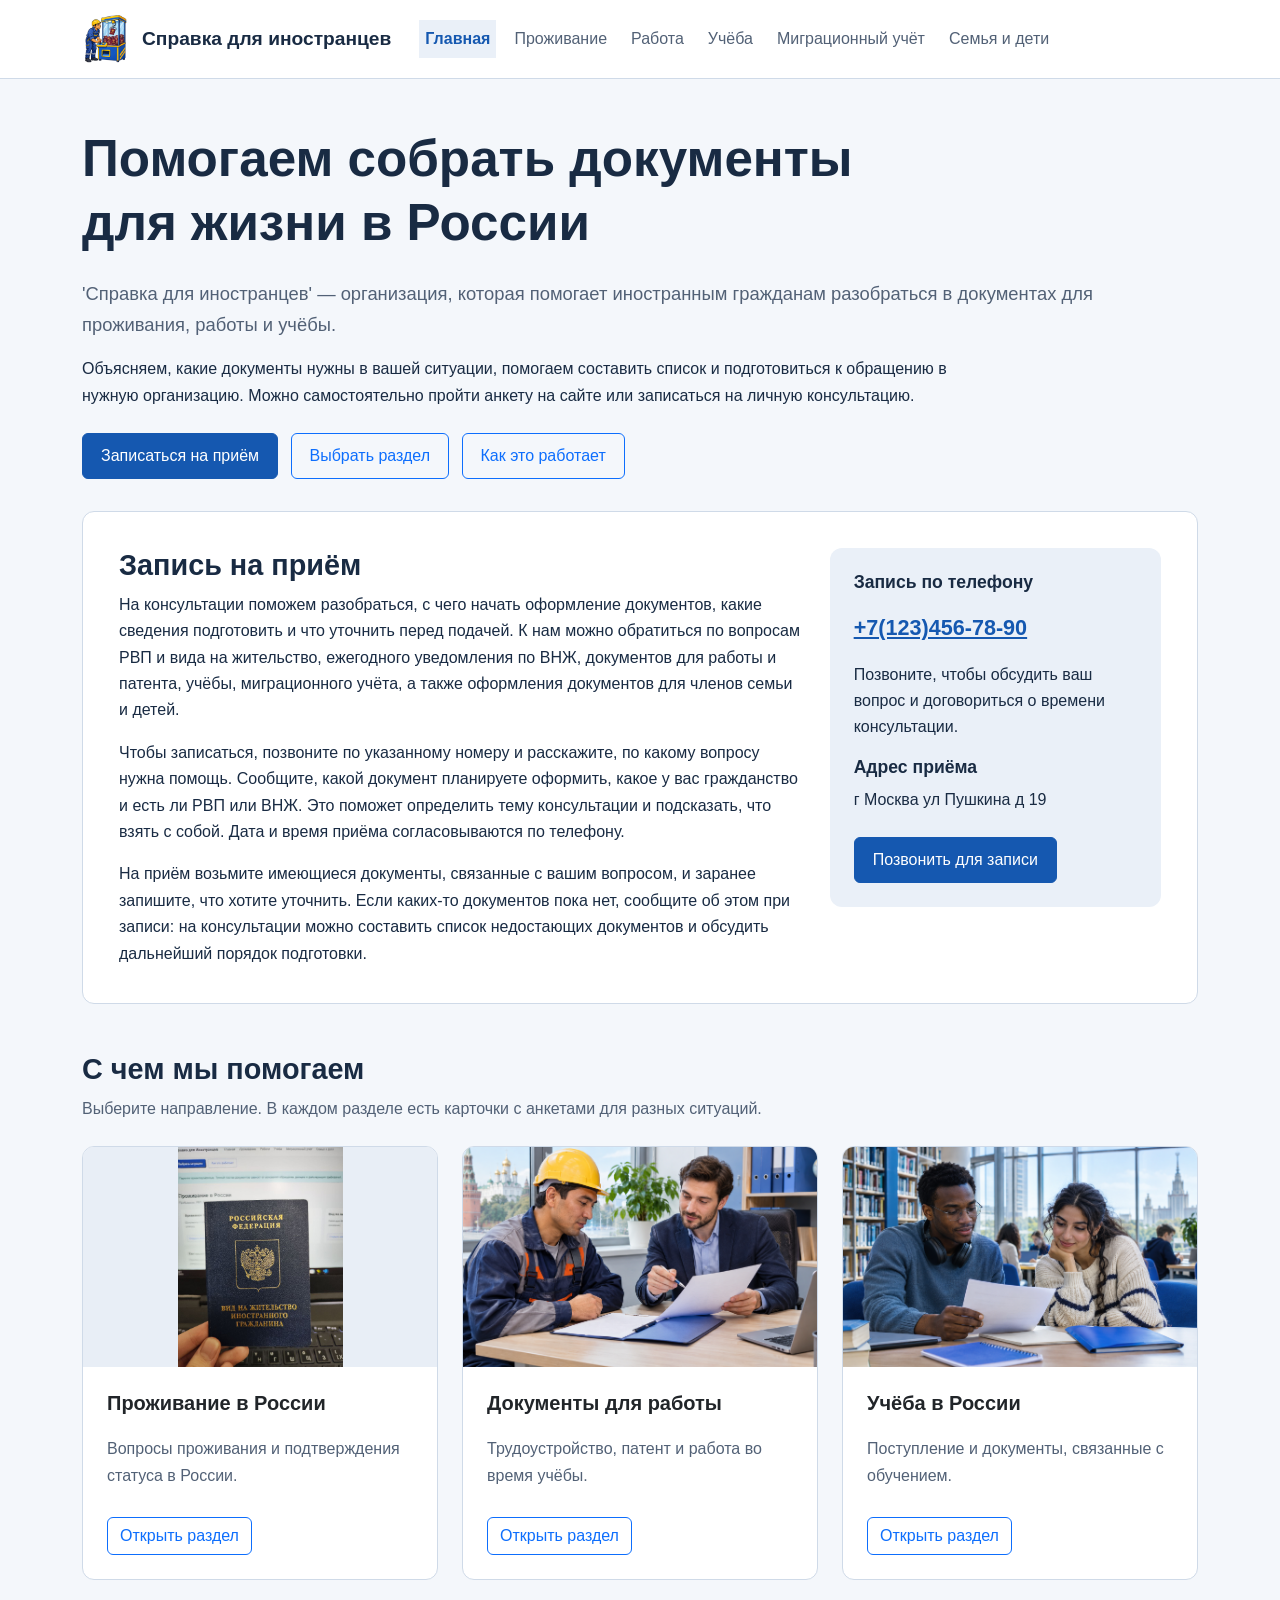
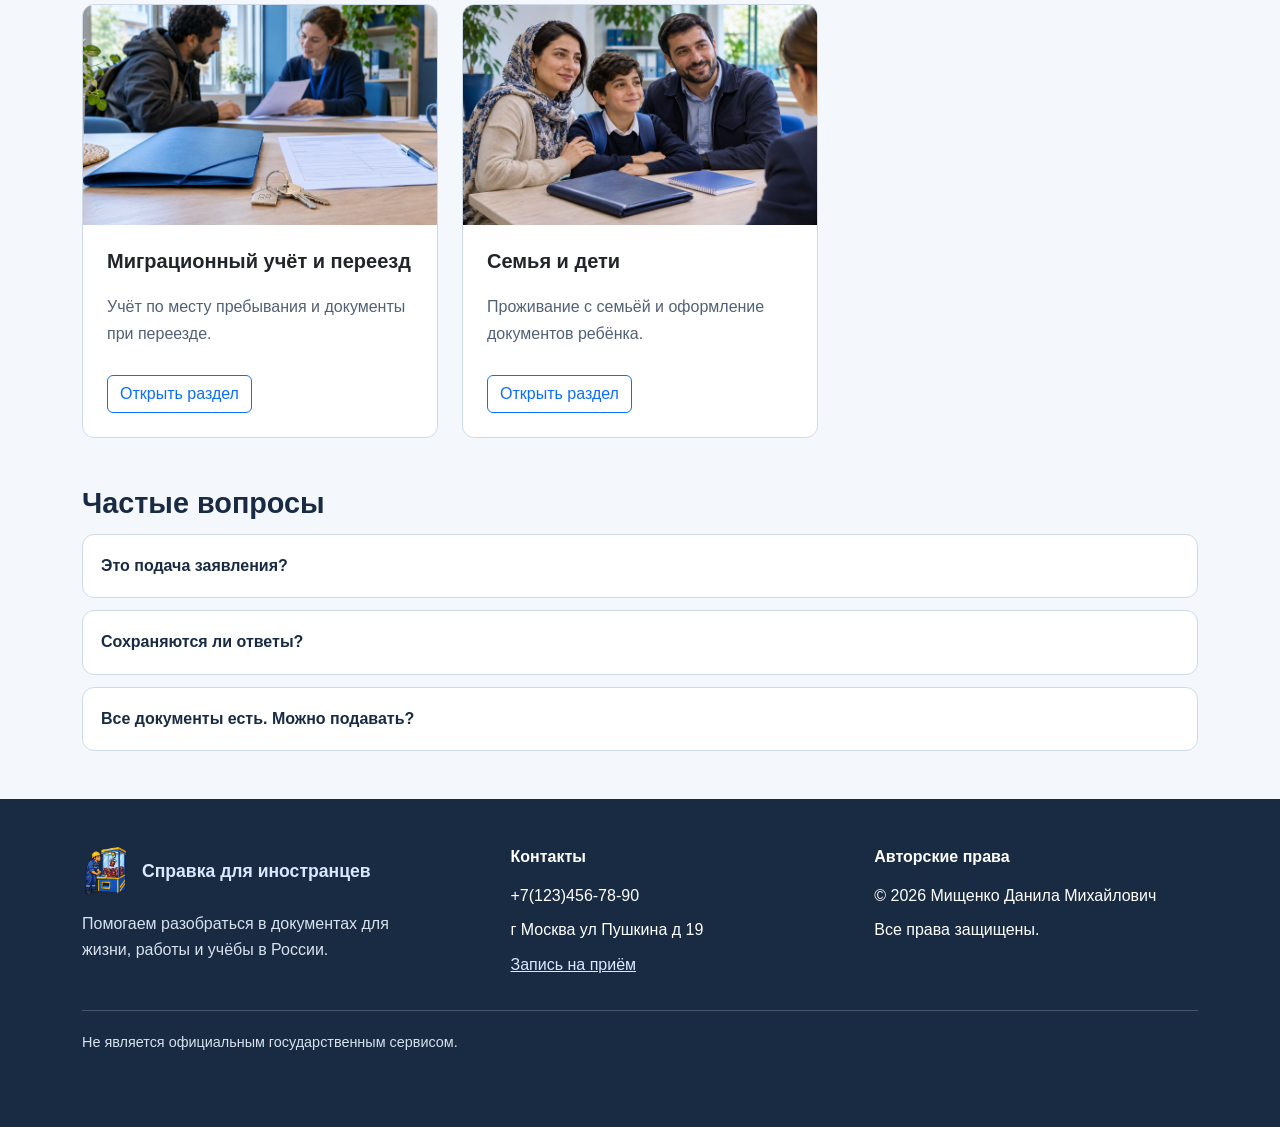
==== commit f3e71640: "Update copyright footer, site name and back-to-top chevron" ====
--- a/index.html
+++ b/index.html
@@ -7,7 +7,7 @@
       name="description"
       content="Главная. Помощь иностранным гражданам в подготовке документов для проживания, работы и учёбы."
     />
-    <title>Главная — Справка для Иностранцев</title>
+    <title>Главная — Справка для иностранцев</title>
     <link rel="icon" href="images/logo.png" type="image/png" />
     <link
       rel="stylesheet"
@@ -24,7 +24,7 @@
       <div class="container site-header__inner">
         <a class="site-header__brand" href="index.html">
           <img class="site-header__logo" src="images/logo.png" width="48" height="48" alt="" />
-          <span>Справка для Иностранцев</span>
+          <span>Справка для иностранцев</span>
         </a>
         <nav class="site-nav" aria-label="Основная навигация">
           <ul class="site-nav__list">
@@ -50,7 +50,7 @@
       <section class="container hero">
         <h1>Помогаем собрать документы для жизни в России</h1>
         <p class="hero__text">
-          'Справка для Иностранцев' — организация, которая помогает иностранным гражданам
+          'Справка для иностранцев' — организация, которая помогает иностранным гражданам
           разобраться в документах для проживания, работы и учёбы.
         </p>
         <p class="hero__description">
@@ -223,7 +223,7 @@
           <div>
             <a class="site-footer__brand" href="index.html">
               <img class="site-footer__logo" src="images/logo.png" width="48" height="48" alt="" />
-              <span>Справка для Иностранцев</span>
+              <span>Справка для иностранцев</span>
             </a>
             <p class="site-footer__description">
               Помогаем разобраться в документах для жизни, работы и учёбы в России.
@@ -236,8 +236,9 @@
             <p><a href="index.html#appointment">Запись на приём</a></p>
           </div>
           <div>
-            <h2 class="site-footer__title">Разработчик</h2>
-            <p>Мищенко Данила Михайлович</p>
+            <h2 class="site-footer__title">Авторские права</h2>
+            <p>© 2026 Мищенко Данила Михайлович</p>
+            <p>Все права защищены.</p>
           </div>
         </div>
         <div class="site-footer__bottom">
@@ -246,7 +247,7 @@
       </div>
     </footer>
     <a class="back-to-top" href="#top" aria-label="Вернуться наверх" title="Наверх" hidden>
-      <span aria-hidden="true">↑</span>
+      <span class="back-to-top__icon" aria-hidden="true"></span>
     </a>
     <dialog class="help-dialog" id="help-dialog" aria-labelledby="help-title">
       <h2 id="help-title">Как пользоваться справочником</h2>
--- a/css/style.css
+++ b/css/style.css
@@ -302,6 +302,13 @@
   text-decoration: none;
   box-shadow: 0 4px 16px #192b4326;
 }
+.back-to-top__icon {
+  width: 12px;
+  height: 12px;
+  border-top: 2px solid currentColor;
+  border-right: 2px solid currentColor;
+  transform: translateY(3px) rotate(-45deg);
+}
 .back-to-top:active {
   transform: translateY(1px);
 }
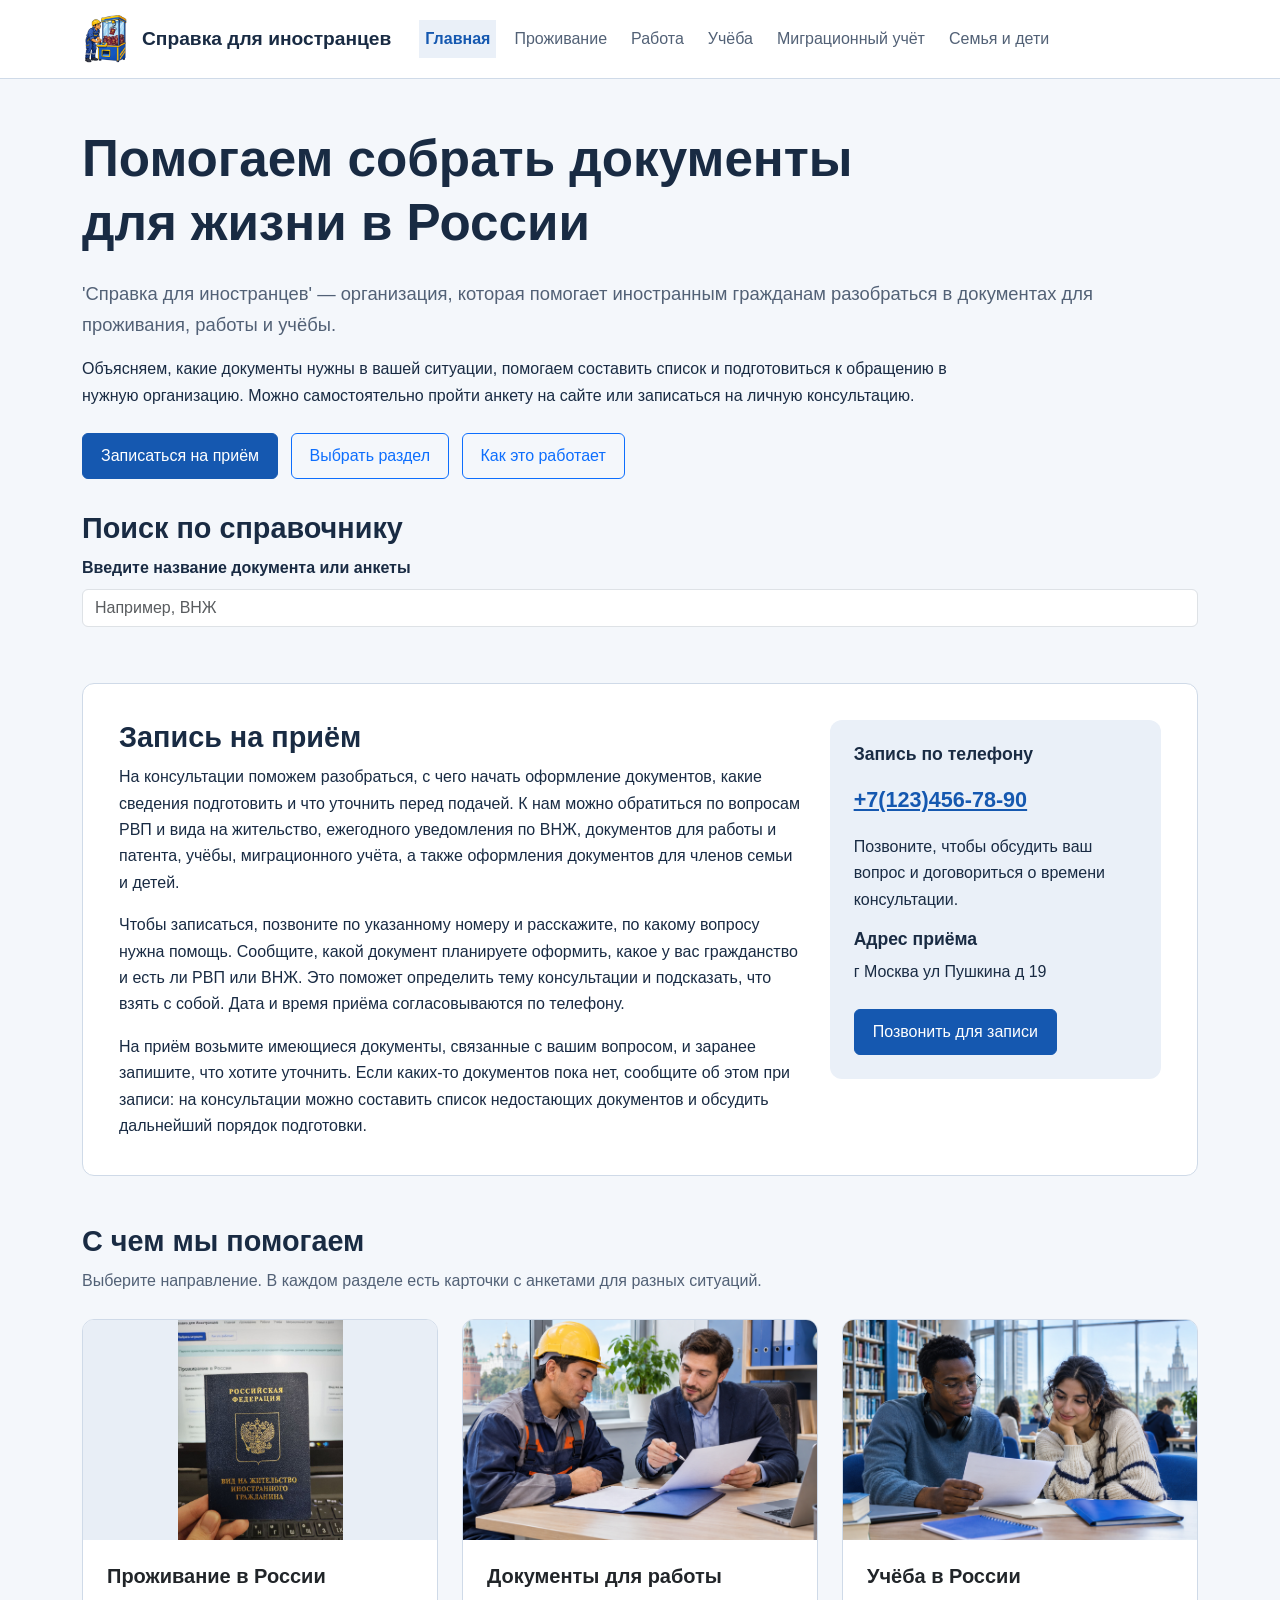
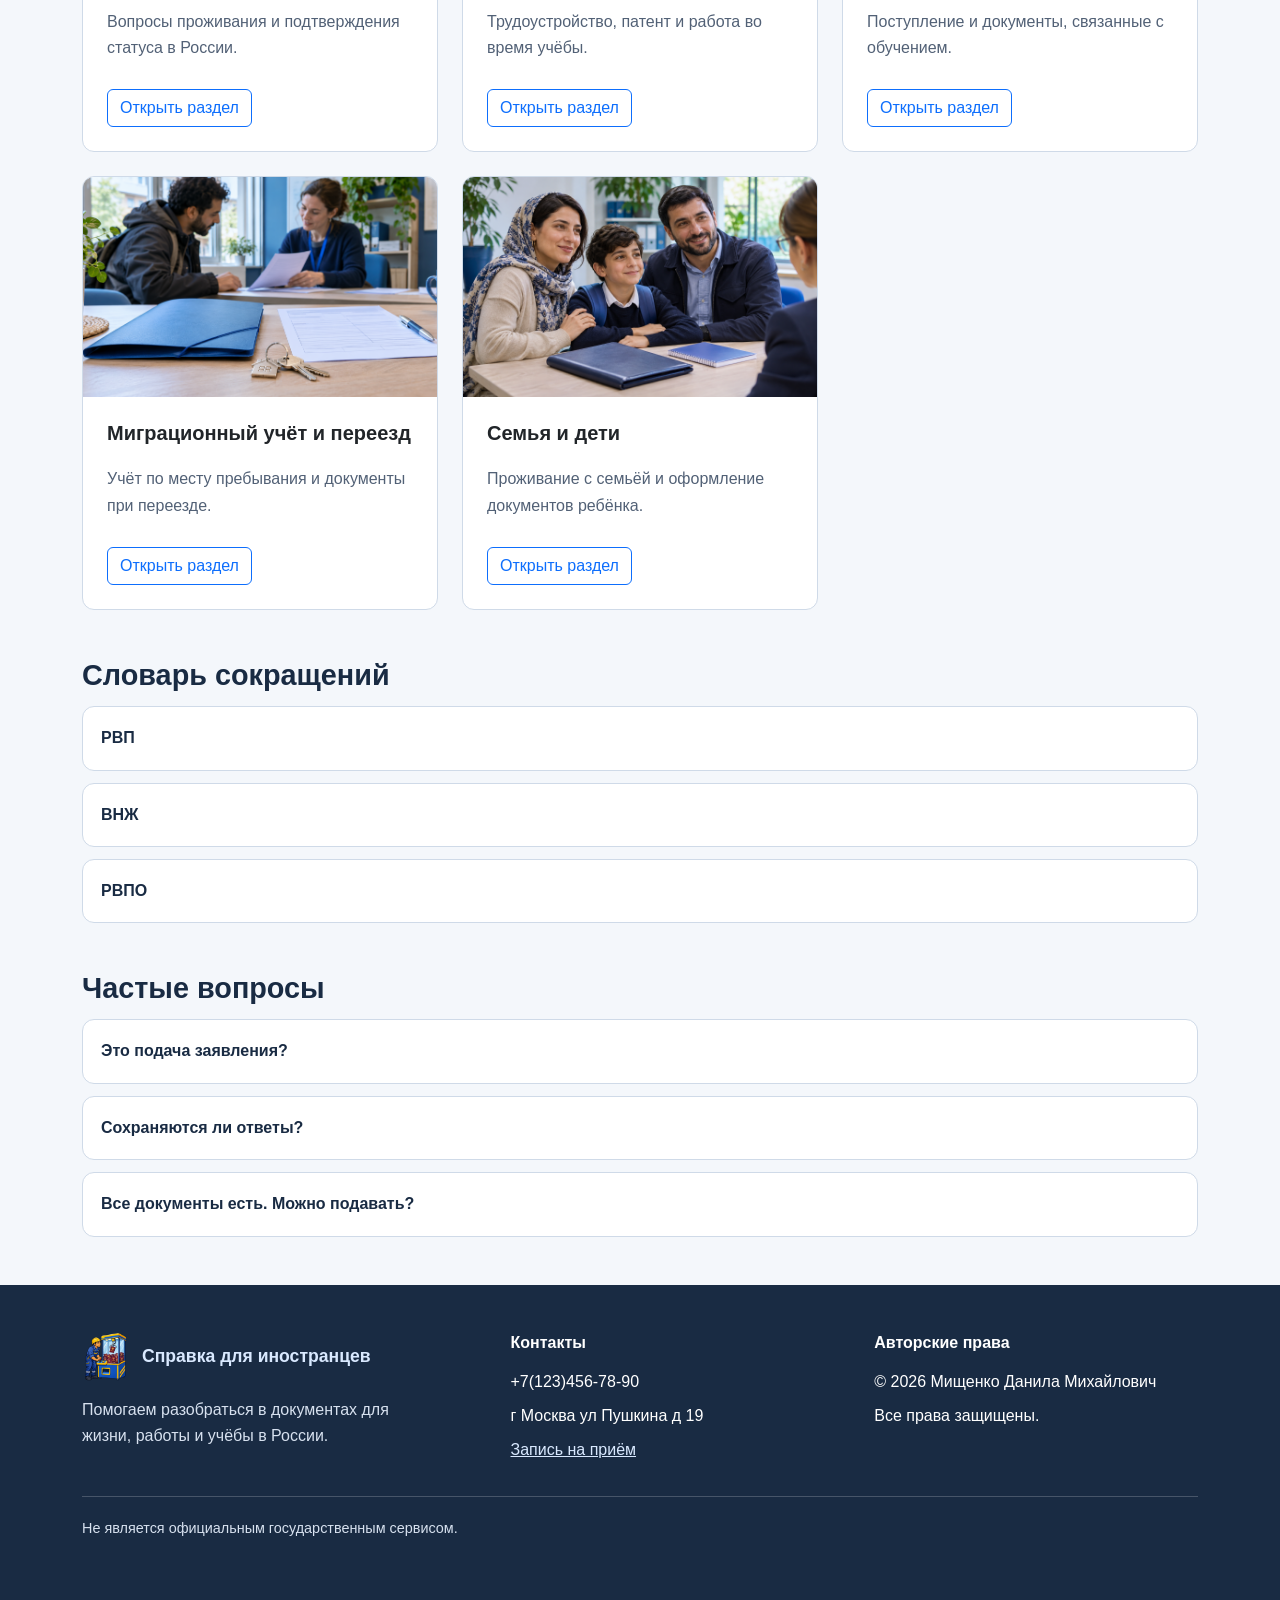
==== commit c4d40c80: "Add guide search, glossary and questionnaire tools" ====
--- a/index.html
+++ b/index.html
@@ -63,6 +63,14 @@
         <button class="btn btn-outline-primary button" id="open-help" type="button">
           Как это работает
         </button>
+      </section>
+
+      <section class="container section" aria-labelledby="search-title">
+        <h2 id="search-title">Поиск по справочнику</h2>
+        <label class="form-label" for="guide-search">Введите название документа или анкеты</label>
+        <input class="form-control" id="guide-search" type="search" placeholder="Например, ВНЖ" />
+        <p class="mt-2 mb-1" id="search-status" role="status"></p>
+        <ul class="mb-0" id="search-results"></ul>
       </section>
 
       <section class="container section" id="appointment" aria-labelledby="appointment-title">
@@ -192,27 +200,45 @@
           </div>
         </div>
       </section>
+      <section class="container section faq" id="glossary">
+        <h2>Словарь сокращений</h2>
+        <details>
+          <summary>РВП</summary>
+          <p>Разрешение на временное проживание.</p>
+        </details>
+        <details>
+          <summary>ВНЖ</summary>
+          <p>Вид на жительство.</p>
+        </details>
+        <details>
+          <summary>РВПО</summary>
+          <p>Разрешение на временное проживание в целях получения образования.</p>
+        </details>
+      </section>
       <section class="container section faq">
         <h2>Частые вопросы</h2>
         <details>
           <summary>Это подача заявления?</summary>
           <p>
-            Нет. Сайт помогает составить предварительный список. Заявления и документы не
-            отправляются.
+            Нет. Сайт помогает составить предварительный список документов по вашим ответам.
+            Заявления и документы не отправляются. Полученный список можно использовать для
+            подготовки к обращению в принимающую организацию.
           </p>
         </details>
         <details>
           <summary>Сохраняются ли ответы?</summary>
           <p>
-            Ответы находятся только в памяти открытой анкеты. После обновления или перехода на
-            другую страницу они сбрасываются.
+            Ответы и отметки сохраняются в браузере на этом устройстве. При повторном открытии той
+            же анкеты нажмите «Продолжить анкету». Кнопка «Начать заново» очищает сохранённые
+            ответы. Краткий список недостающих документов можно скопировать в заметки.
           </p>
         </details>
         <details>
           <summary>Все документы есть. Можно подавать?</summary>
           <p>
             Перед подачей уточните требования и действительность документов в принимающей
-            организации.
+            организации. Проверьте сроки действия, правильность заполнения и необходимость копий.
+            Список на сайте носит справочный характер.
           </p>
         </details>
       </section>
@@ -256,7 +282,8 @@
         вопросы. Напротив каждого документа выберите 'Есть' или 'Нет'. Нажмите 'Ответ'.
       </p>
       <p>
-        В результате отобразятся текстовые статусы. Если измените ответы или наличие документов,
+        В результате появятся шкала готовности и краткий список недостающих документов.
+        Отмечайте готовые документы прямо в результате. Если измените ответы на вопросы,
         нажмите 'Ответ' снова.
       </p>
 
--- a/css/style.css
+++ b/css/style.css
@@ -42,7 +42,7 @@
 a {
   color: var(--color-primary);
 }
-:where(a, button, select, summary):focus-visible {
+:where(a, button, input, select, summary):focus-visible {
   outline: 3px solid #ad4500 !important;
   outline-offset: 4px;
 }
@@ -231,6 +231,19 @@
   margin-top: 24px;
   padding-top: 24px;
   border-top: 1px solid var(--color-border);
+}
+.result__progress {
+  display: block;
+  width: 100%;
+  height: 1rem;
+  margin-bottom: 1rem;
+  accent-color: var(--color-primary);
+}
+.result__missing {
+  margin-bottom: 1rem;
+  padding: 1rem;
+  border: 1px solid #ccd9e8;
+  border-radius: var(--radius);
 }
 .result__item {
   padding: 16px 0;
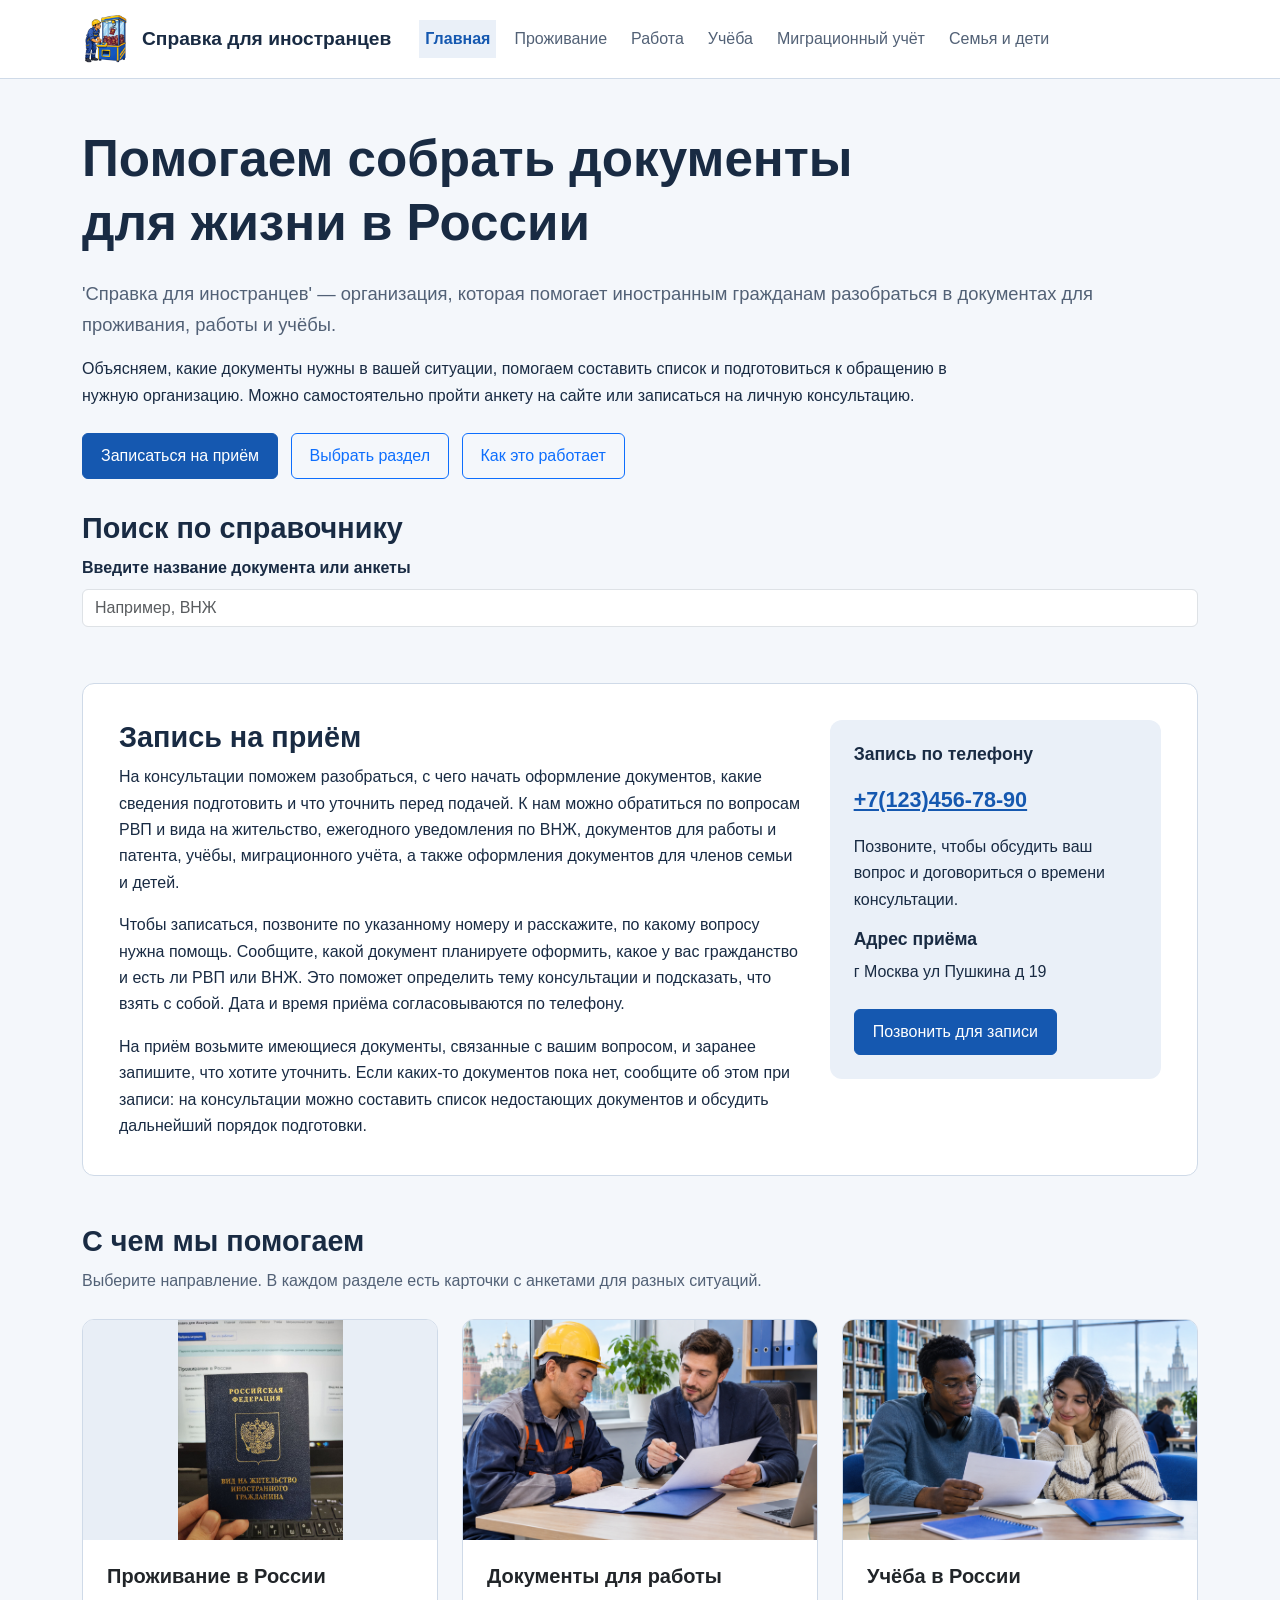
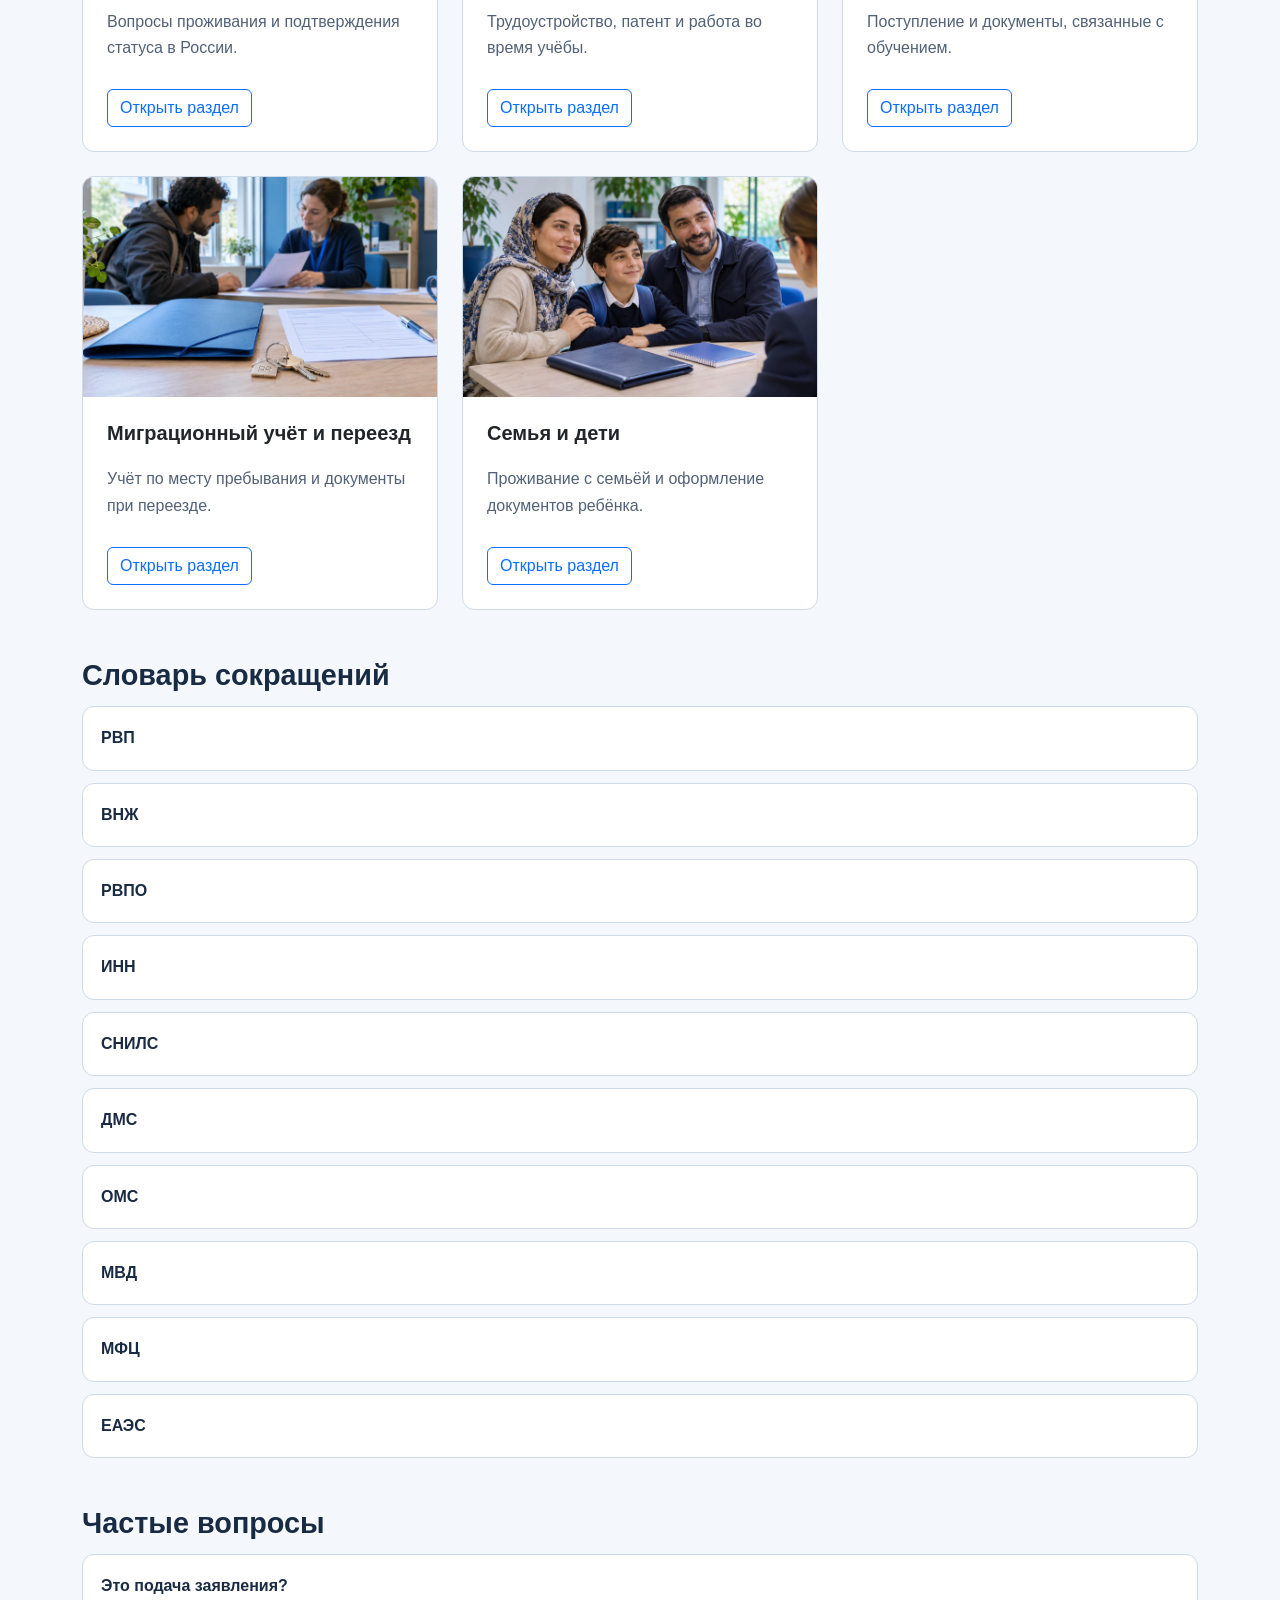
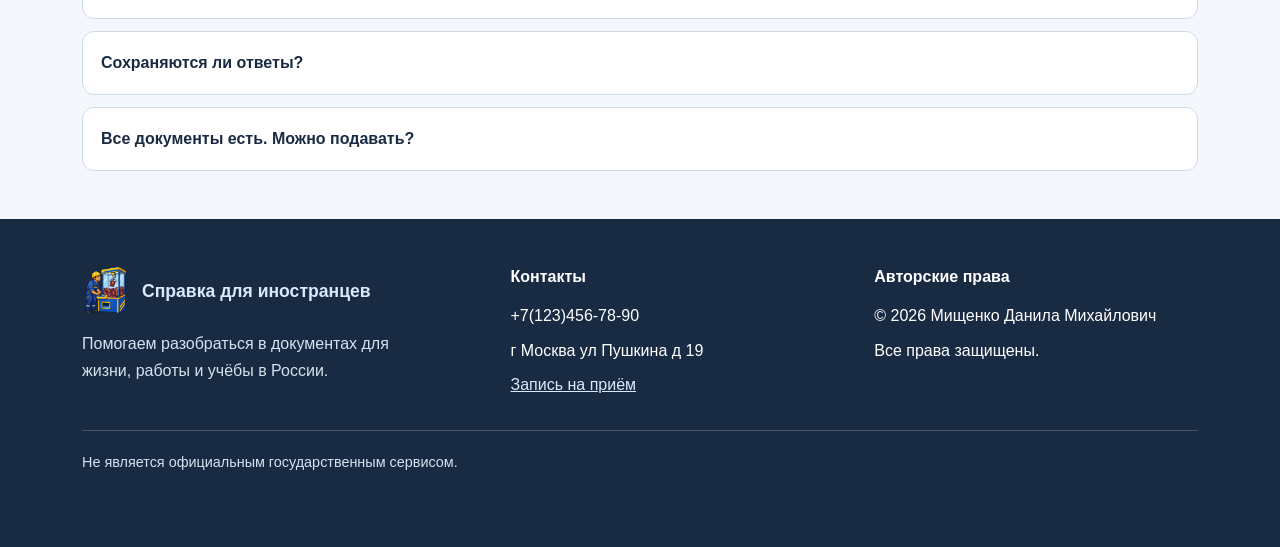
==== commit bb242b4d: "Expand the abbreviation glossary" ====
--- a/index.html
+++ b/index.html
@@ -214,6 +214,34 @@
           <summary>РВПО</summary>
           <p>Разрешение на временное проживание в целях получения образования.</p>
         </details>
+        <details>
+          <summary>ИНН</summary>
+          <p>Идентификационный номер налогоплательщика.</p>
+        </details>
+        <details>
+          <summary>СНИЛС</summary>
+          <p>Страховой номер индивидуального лицевого счёта.</p>
+        </details>
+        <details>
+          <summary>ДМС</summary>
+          <p>Добровольное медицинское страхование.</p>
+        </details>
+        <details>
+          <summary>ОМС</summary>
+          <p>Обязательное медицинское страхование.</p>
+        </details>
+        <details>
+          <summary>МВД</summary>
+          <p>Министерство внутренних дел.</p>
+        </details>
+        <details>
+          <summary>МФЦ</summary>
+          <p>Многофункциональный центр предоставления государственных и муниципальных услуг.</p>
+        </details>
+        <details>
+          <summary>ЕАЭС</summary>
+          <p>Евразийский экономический союз.</p>
+        </details>
       </section>
       <section class="container section faq">
         <h2>Частые вопросы</h2>
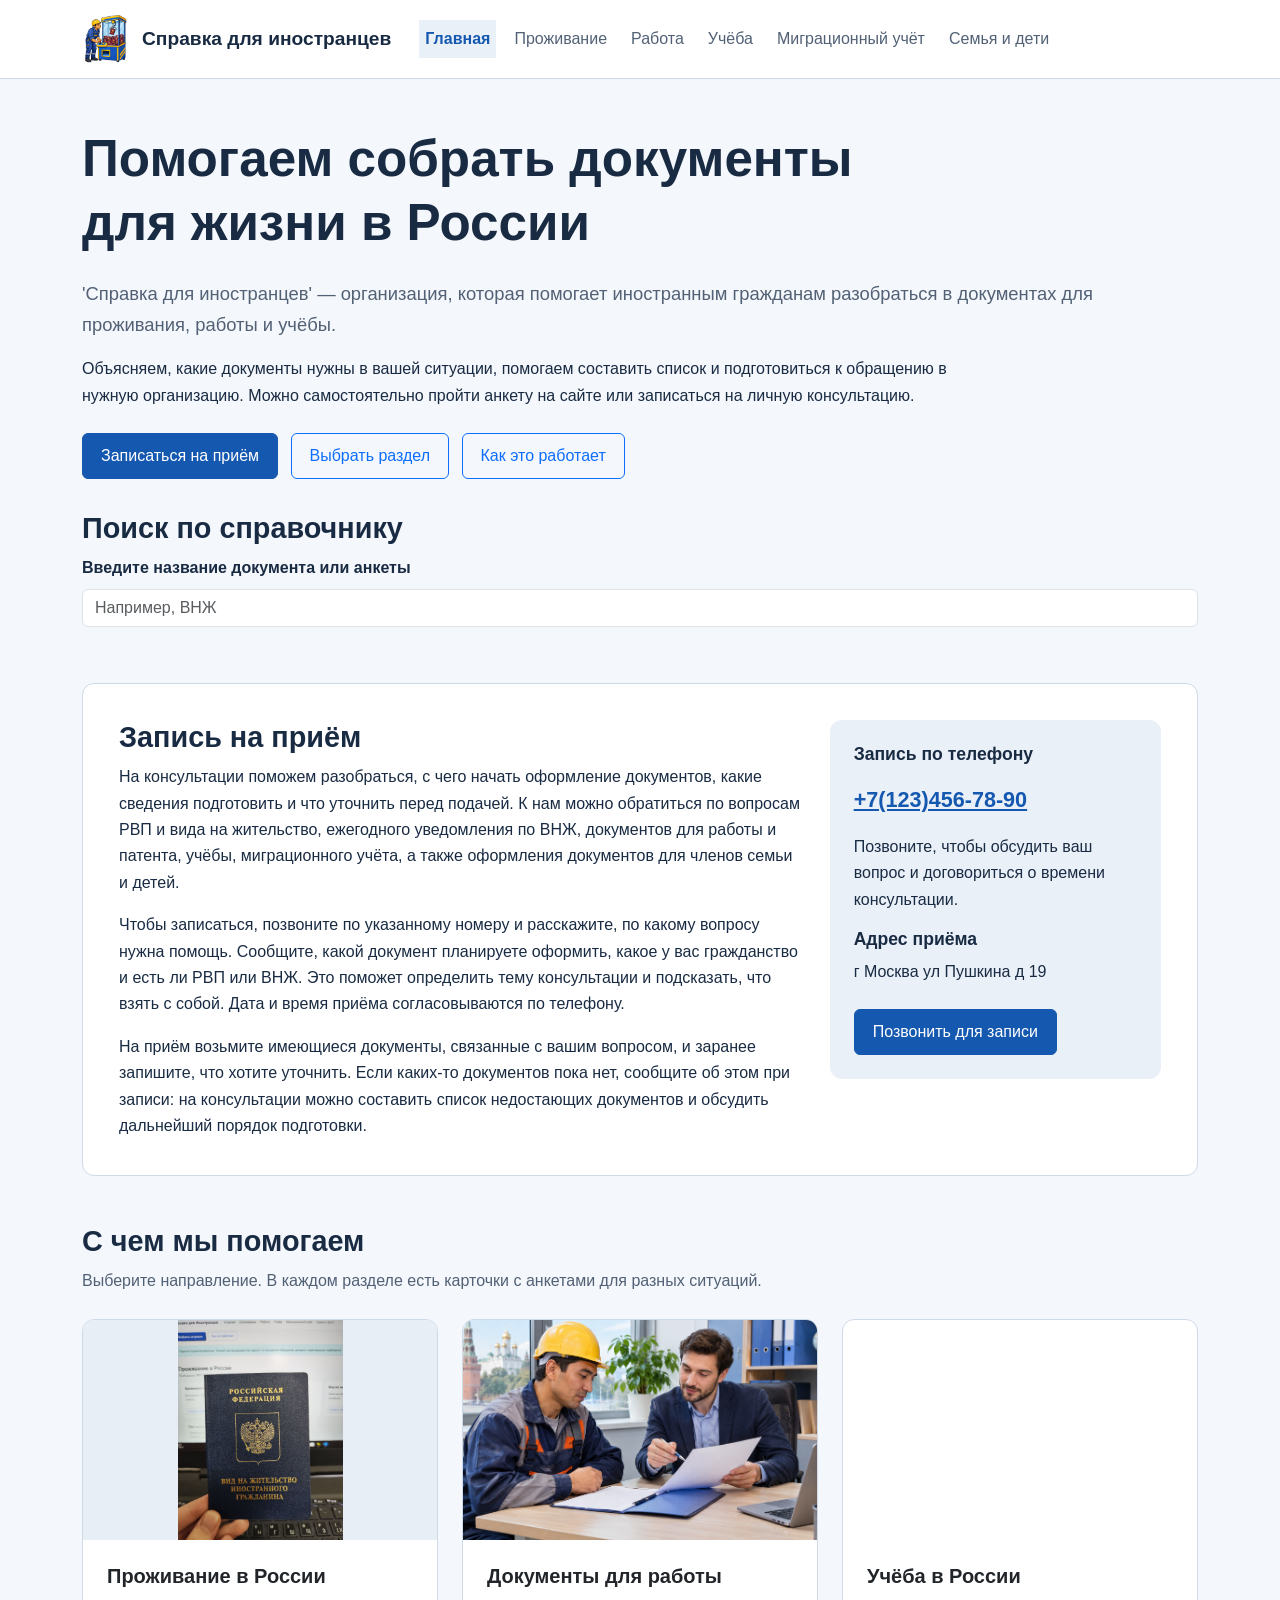
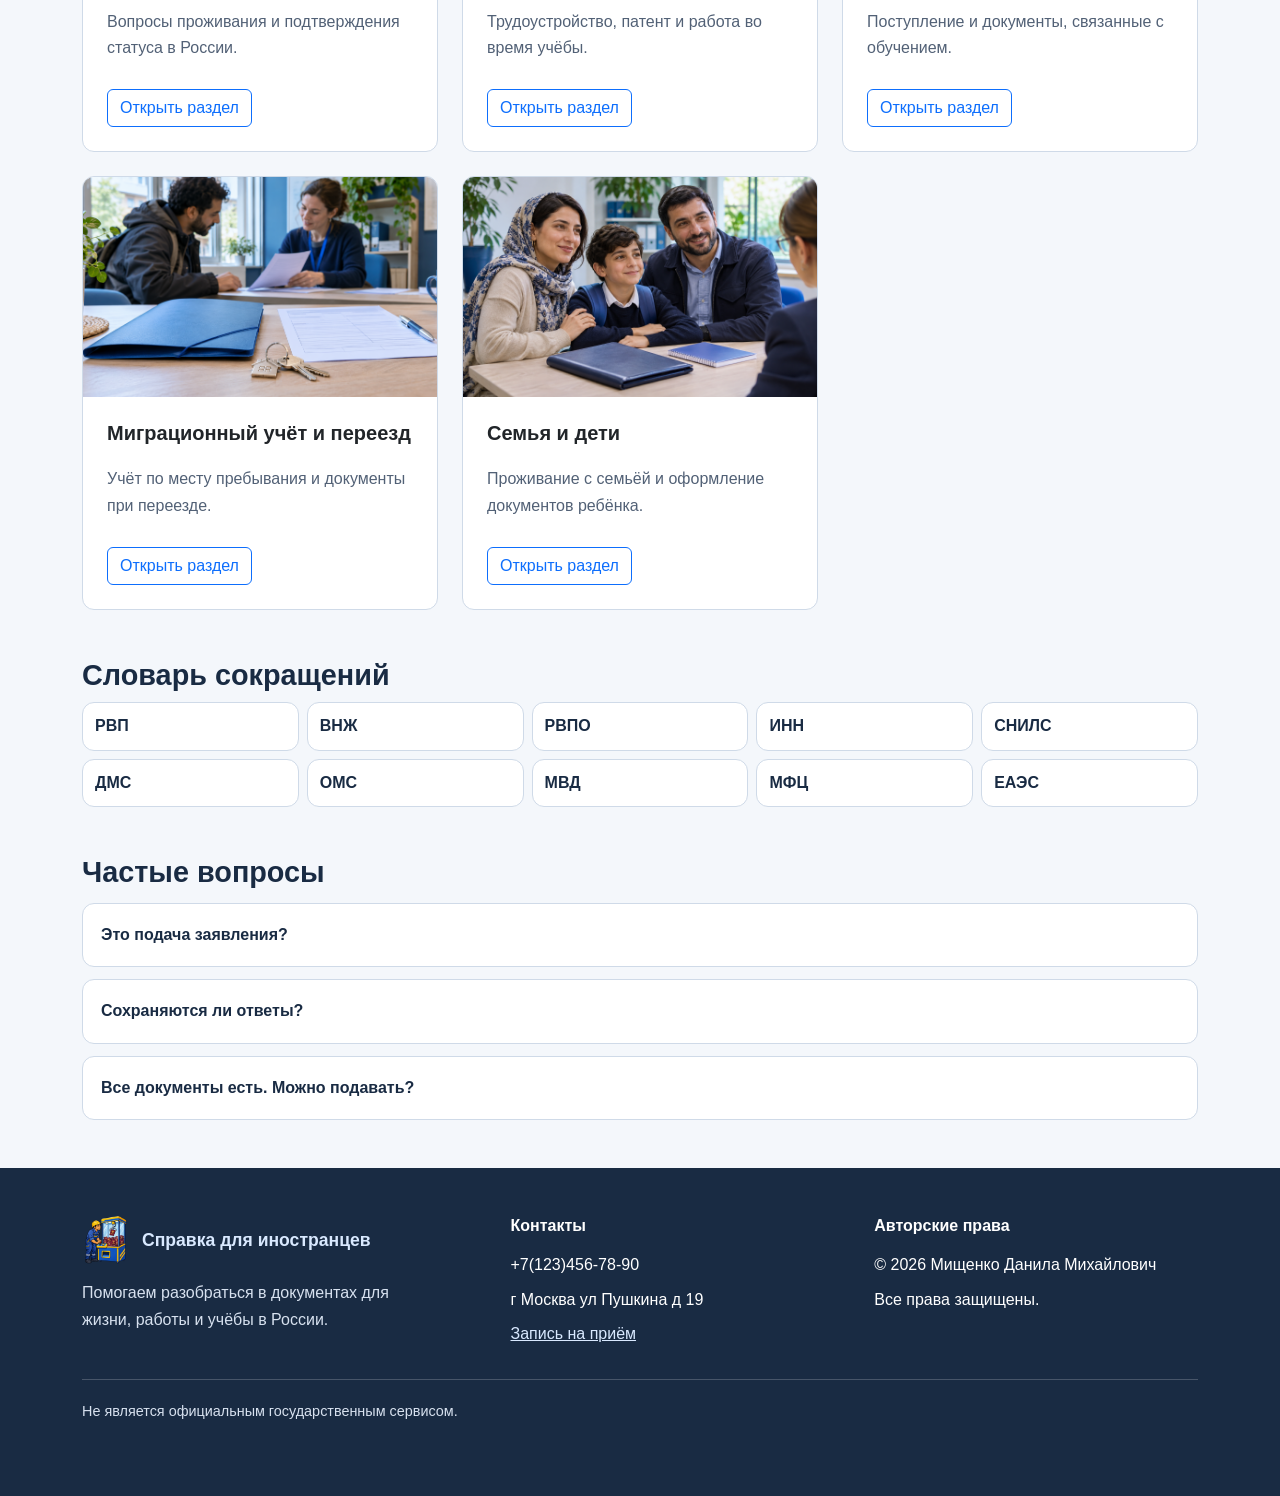
==== commit d5ff35ec: "Arrange glossary entries in a compact grid" ====
--- a/index.html
+++ b/index.html
@@ -13,7 +13,7 @@
       rel="stylesheet"
       href="https://cdn.jsdelivr.net/npm/bootstrap@5.3.8/dist/css/bootstrap.min.css"
     />
-    <link rel="stylesheet" href="css/style.css" />
+    <link rel="stylesheet" href="css/style.css?v=glossary-grid" />
     <script defer src="js/data.js"></script>
     <script defer src="js/rules.js"></script>
     <script defer src="js/main.js"></script>
@@ -202,46 +202,48 @@
       </section>
       <section class="container section faq" id="glossary">
         <h2>Словарь сокращений</h2>
-        <details>
-          <summary>РВП</summary>
-          <p>Разрешение на временное проживание.</p>
-        </details>
-        <details>
-          <summary>ВНЖ</summary>
-          <p>Вид на жительство.</p>
-        </details>
-        <details>
-          <summary>РВПО</summary>
-          <p>Разрешение на временное проживание в целях получения образования.</p>
-        </details>
-        <details>
-          <summary>ИНН</summary>
-          <p>Идентификационный номер налогоплательщика.</p>
-        </details>
-        <details>
-          <summary>СНИЛС</summary>
-          <p>Страховой номер индивидуального лицевого счёта.</p>
-        </details>
-        <details>
-          <summary>ДМС</summary>
-          <p>Добровольное медицинское страхование.</p>
-        </details>
-        <details>
-          <summary>ОМС</summary>
-          <p>Обязательное медицинское страхование.</p>
-        </details>
-        <details>
-          <summary>МВД</summary>
-          <p>Министерство внутренних дел.</p>
-        </details>
-        <details>
-          <summary>МФЦ</summary>
-          <p>Многофункциональный центр предоставления государственных и муниципальных услуг.</p>
-        </details>
-        <details>
-          <summary>ЕАЭС</summary>
-          <p>Евразийский экономический союз.</p>
-        </details>
+        <div class="glossary__grid">
+          <details>
+            <summary>РВП</summary>
+            <p>Разрешение на временное проживание.</p>
+          </details>
+          <details>
+            <summary>ВНЖ</summary>
+            <p>Вид на жительство.</p>
+          </details>
+          <details>
+            <summary>РВПО</summary>
+            <p>Разрешение на временное проживание в целях получения образования.</p>
+          </details>
+          <details>
+            <summary>ИНН</summary>
+            <p>Идентификационный номер налогоплательщика.</p>
+          </details>
+          <details>
+            <summary>СНИЛС</summary>
+            <p>Страховой номер индивидуального лицевого счёта.</p>
+          </details>
+          <details>
+            <summary>ДМС</summary>
+            <p>Добровольное медицинское страхование.</p>
+          </details>
+          <details>
+            <summary>ОМС</summary>
+            <p>Обязательное медицинское страхование.</p>
+          </details>
+          <details>
+            <summary>МВД</summary>
+            <p>Министерство внутренних дел.</p>
+          </details>
+          <details>
+            <summary>МФЦ</summary>
+            <p>Многофункциональный центр предоставления государственных и муниципальных услуг.</p>
+          </details>
+          <details>
+            <summary>ЕАЭС</summary>
+            <p>Евразийский экономический союз.</p>
+          </details>
+        </div>
       </section>
       <section class="container section faq">
         <h2>Частые вопросы</h2>
--- a/css/style.css
+++ b/css/style.css
@@ -287,6 +287,34 @@
 }
 .faq details p {
   margin: 12px 0 0;
+}
+.glossary__grid {
+  display: grid;
+  grid-template-columns: repeat(5, minmax(0, 1fr));
+  align-items: start;
+  gap: 8px;
+}
+.glossary__grid details {
+  margin: 0;
+  padding: 0;
+  overflow-wrap: anywhere;
+}
+.glossary__grid summary {
+  padding: 10px 12px;
+}
+.glossary__grid details p {
+  margin: 0;
+  padding: 0 12px 12px;
+}
+@media (max-width: 991px) {
+  .glossary__grid {
+    grid-template-columns: repeat(3, minmax(0, 1fr));
+  }
+}
+@media (max-width: 575px) {
+  .glossary__grid {
+    grid-template-columns: repeat(2, minmax(0, 1fr));
+  }
 }
 .help-dialog {
   max-width: min(560px, 92vw);
